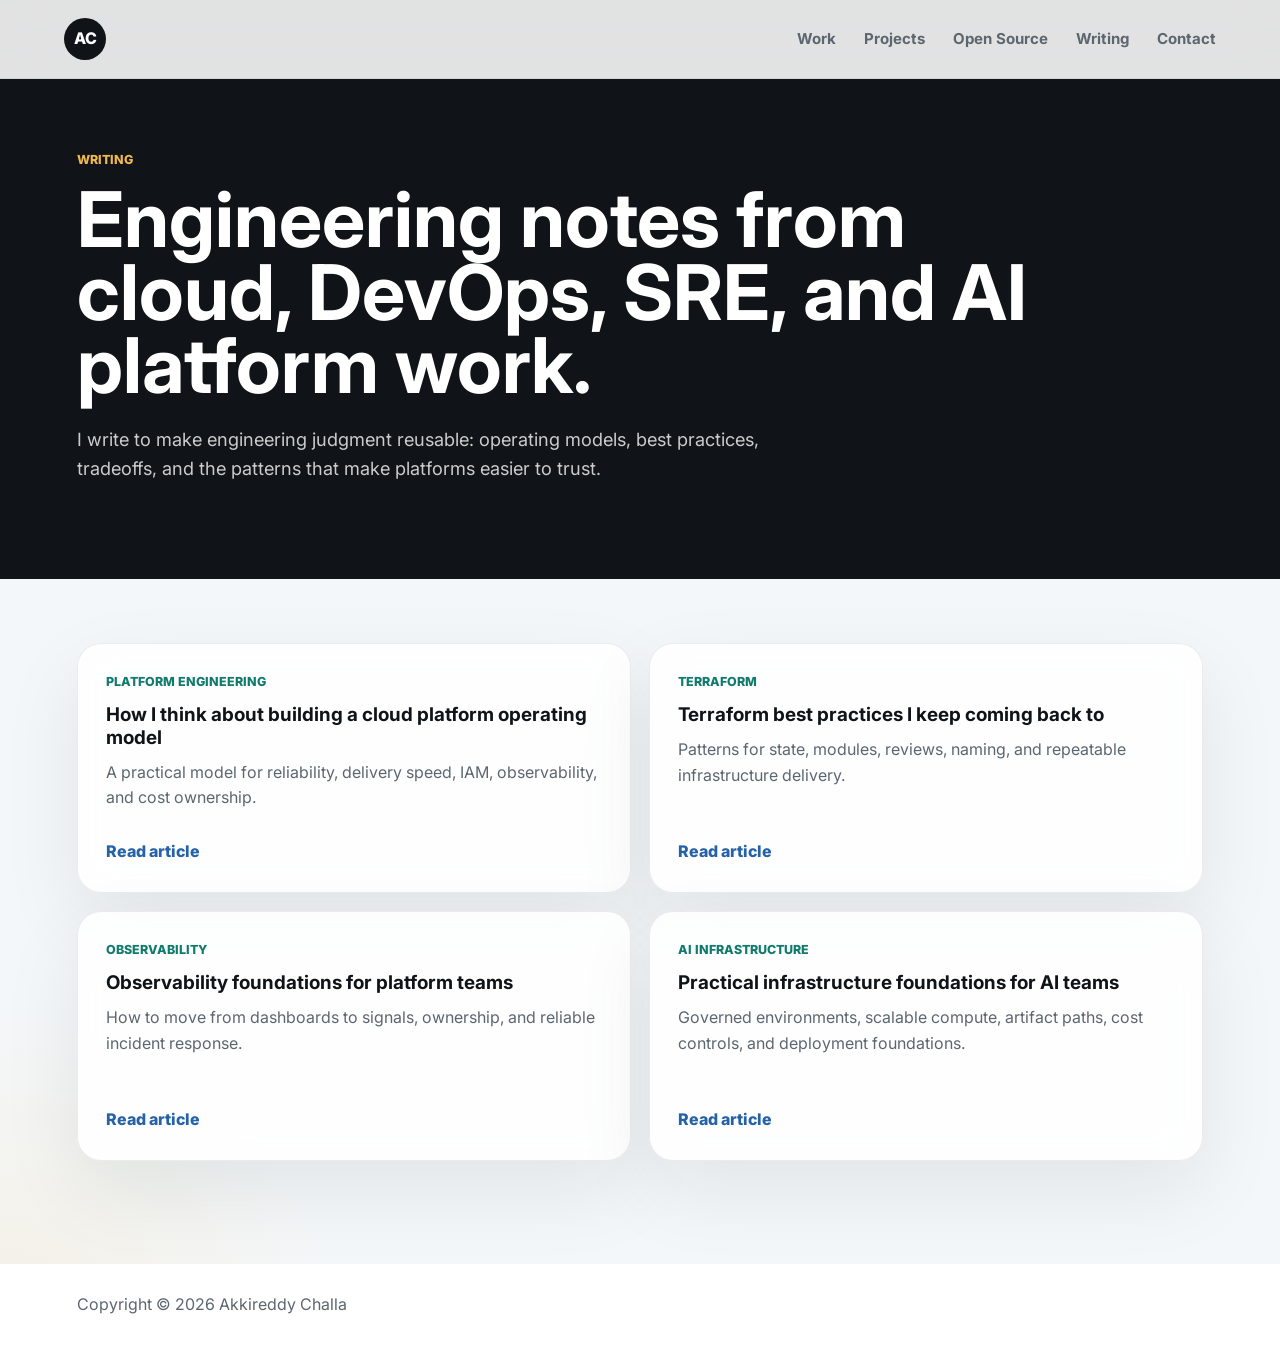
==== blog.html @ 067abd65 "SEO: add structured data, social meta, and analytics placeholder" ====
<!DOCTYPE html>
<html lang="en">

<head>
    <meta charset="utf-8">
    <meta http-equiv="X-UA-Compatible" content="IE=edge">
    <meta name="viewport" content="width=device-width, initial-scale=1">
    <meta name="theme-color" content="#0f7b6c">
    <meta name="description"
        content="Engineering writing from Akkireddy Challa on platform engineering, Terraform, observability, DevOps, and AI infrastructure.">
    <meta name="author" content="Akkireddy Challa">
    <meta property="og:title" content="Writing | Akkireddy Challa">
    <meta property="og:description"
        content="Practical field notes for cloud platforms, DevOps, SRE, and AI infrastructure.">
    <meta property="og:type" content="website">
    <meta property="og:url" content="https://akkireddy95.github.io/blog.html">
    <title>Writing | Akkireddy Challa</title>
    <link rel="shortcut icon" href="favicon.ico" type="image/x-icon">
    <link rel="icon" href="favicon.ico" type="image/x-icon">
    <link rel="preconnect" href="https://fonts.googleapis.com">
    <link rel="preconnect" href="https://fonts.gstatic.com" crossorigin>
    <link href="https://fonts.googleapis.com/css2?family=Inter:wght@400;500;600;700;800&display=swap" rel="stylesheet">
    <link rel="stylesheet" href="libs/font-awesome/css/font-awesome.min.css">
    <link href="css/styles.css" rel="stylesheet">
    <meta name="twitter:creator" content="@akkireddy95">
    <!-- Structured data: Person + WebSite -->
    <script type="application/ld+json">
        {"@context":"https://schema.org","@graph":[{"@type":"Person","name":"Akkireddy Challa","url":"https://akkireddy95.github.io/","sameAs":["https://github.com/akkireddy95","https://www.linkedin.com/in/akkireddy-challa/"],"jobTitle":"Multi-Cloud Platform Engineer","image":"https://akkireddy95.github.io/images/lead-bg.jpg"},{"@type":"CollectionPage","name":"Writing","url":"https://akkireddy95.github.io/blog.html","about":"Engineering notes on cloud, DevOps, SRE, and AI platforms."}]}
        </script>

    <!-- Google Analytics placeholder (replace G-XXXXXXX with your GA4 ID) -->
    <script async src="https://www.googletagmanager.com/gtag/js?id=G-XXXXXXX"></script>
    <script>
        window.dataLayer = window.dataLayer || [];
        function gtag() { dataLayer.push(arguments); }
        gtag('js', new Date());
        gtag('config', 'G-XXXXXXX', { 'anonymize_ip': true });
    </script>
</head>

<body>
    <a class="skip-link" href="#main-content">Skip to content</a>
    <header class="site-header">
        <a class="brand" href="index.html" aria-label="Akkireddy Challa home">AC</a>
        <nav aria-label="Primary navigation">
            <a href="index.html#work">Work</a>
            <a href="index.html#projects">Projects</a>
            <a href="index.html#open-source">Open Source</a>
            <a href="blog.html">Writing</a>
            <a href="index.html#contact">Contact</a>
        </nav>
    </header>

    <main id="main-content">
        <section class="page-hero">
            <p class="eyebrow">Writing</p>
            <h1>Engineering notes from cloud, DevOps, SRE, and AI platform work.</h1>
            <p>I write to make engineering judgment reusable: operating models, best practices, tradeoffs, and the
                patterns that make platforms easier to trust.</p>
        </section>

        <section class="section writing-section page-section">
            <div class="writing-grid">
                <article class="writing-card">
                    <span>Platform engineering</span>
                    <h3>How I think about building a cloud platform operating model</h3>
                    <p>A practical model for reliability, delivery speed, IAM, observability, and cost ownership.</p>
                    <a href="writing/cloud-platform-operating-model.html">Read article</a>
                </article>
                <article class="writing-card">
                    <span>Terraform</span>
                    <h3>Terraform best practices I keep coming back to</h3>
                    <p>Patterns for state, modules, reviews, naming, and repeatable infrastructure delivery.</p>
                    <a href="writing/terraform-best-practices.html">Read article</a>
                </article>
                <article class="writing-card">
                    <span>Observability</span>
                    <h3>Observability foundations for platform teams</h3>
                    <p>How to move from dashboards to signals, ownership, and reliable incident response.</p>
                    <a href="writing/observability-for-platforms.html">Read article</a>
                </article>
                <article class="writing-card">
                    <span>AI infrastructure</span>
                    <h3>Practical infrastructure foundations for AI teams</h3>
                    <p>Governed environments, scalable compute, artifact paths, cost controls, and deployment
                        foundations.</p>
                    <a href="writing/ai-infrastructure-foundations.html">Read article</a>
                </article>
            </div>
        </section>
    </main>

    <footer class="site-footer">
        <p>Copyright &copy; 2026 Akkireddy Challa</p>
        <div class="social-links">
            <a href="https://github.com/akkireddy95" aria-label="GitHub" target="_blank" rel="noopener noreferrer"><i
                    class="fa fa-github" aria-hidden="true"></i></a>
            <a href="https://www.linkedin.com/in/akkireddy-challa/" aria-label="LinkedIn" target="_blank"
                rel="noopener noreferrer"><i class="fa fa-linkedin" aria-hidden="true"></i></a>
            <a href="mailto:challaakkireddy@gmail.com" aria-label="Email"><i class="fa fa-envelope"
                    aria-hidden="true"></i></a>
        </div>
    </footer>
</body>

</html>
---- css/styles.css ----
* {
    box-sizing: border-box;
}

:root {
    --ink: #101418;
    --muted: #5c6670;
    --line: #d9e1e8;
    --panel: #ffffff;
    --soft: #f4f7f9;
    --accent: #0f7b6c;
    --accent-dark: #075e53;
    --warm: #f0b84f;
    --blue: #2662a8;
}

html[data-theme='dark'] {
    --ink: #eff5fb;
    --muted: #9cb4c8;
    --line: rgba(255, 255, 255, 0.12);
    --panel: rgba(6, 10, 16, 0.92);
    --soft: #06111a;
    --accent: #4ad4b9;
    --accent-dark: #0d6f59;
    --warm: #d9b16a;
    --blue: #79bfff;
}

html {
    scroll-behavior: smooth;
}

body {
    margin: 0;
    font-family: "Inter", Arial, sans-serif;
    color: var(--ink);
    background: radial-gradient(circle at top right, rgba(74, 212, 185, 0.14), transparent 18%),
        radial-gradient(circle at bottom left, rgba(240, 184, 79, 0.12), transparent 18%),
        var(--soft);
    font-size: 16px;
    line-height: 1.6;
}

a {
    color: inherit;
}

.skip-link {
    position: absolute;
    left: 16px;
    top: 16px;
    z-index: 30;
    padding: 0.75rem 1rem;
    background: #0f7b6c;
    color: #fff;
    border-radius: 999px;
    text-decoration: none;
    font-weight: 700;
    transform: translateY(-120%);
    transition: transform 0.2s ease, opacity 0.2s ease;
    opacity: 0;
}

.skip-link:focus {
    transform: translateY(0);
    opacity: 1;
}

.site-header {
    position: fixed;
    top: 0;
    left: 0;
    right: 0;
    z-index: 20;
    display: flex;
    align-items: center;
    justify-content: space-between;
    gap: 24px;
    padding: 18px clamp(18px, 5vw, 72px);
    background: rgba(255, 255, 255, 0.88);
    border-bottom: 1px solid rgba(16, 20, 24, 0.08);
    backdrop-filter: blur(18px);
}

html[data-theme='dark'] .site-header {
    background: rgba(5, 9, 16, 0.78);
    border-color: rgba(255, 255, 255, 0.08);
}

.brand {
    display: inline-grid;
    place-items: center;
    width: 42px;
    height: 42px;
    border-radius: 50%;
    background: var(--ink);
    color: #fff;
    font-weight: 800;
    text-decoration: none;
}

nav {
    display: flex;
    align-items: center;
    gap: clamp(12px, 3vw, 28px);
    color: var(--muted);
    font-size: 0.94rem;
    font-weight: 700;
}

nav a {
    text-decoration: none;
}

.nav-menu {
    display: flex;
    align-items: center;
    gap: clamp(12px, 3vw, 28px);
}

.nav-toggle {
    display: none;
    width: 42px;
    height: 42px;
    border: 1px solid rgba(16, 20, 24, 0.08);
    border-radius: 12px;
    background: rgba(255, 255, 255, 0.92);
    color: var(--ink);
    cursor: pointer;
    align-items: center;
    justify-content: center;
    padding: 0;
    transition: background-color 0.2s ease, border-color 0.2s ease;
}

.nav-toggle span {
    display: block;
    width: 20px;
    height: 2px;
    background: var(--ink);
    border-radius: 999px;
    transition: transform 0.2s ease, opacity 0.2s ease;
}

.theme-toggle {
    display: inline-flex;
    align-items: center;
    gap: 10px;
    padding: 12px 16px;
    border-radius: 999px;
    border: 1px solid rgba(16, 20, 24, 0.08);
    background: rgba(255, 255, 255, 0.92);
    color: var(--ink);
    font-weight: 700;
    cursor: pointer;
    transition: background-color 0.2s ease, color 0.2s ease, border-color 0.2s ease;
}

.theme-toggle:hover {
    background: rgba(255, 255, 255, 1);
}

html[data-theme='dark'] .nav-toggle,
html[data-theme='dark'] .theme-toggle {
    background: rgba(255, 255, 255, 0.08);
    border-color: rgba(255, 255, 255, 0.16);
    color: #fff;
}

.nav-menu.open {
    display: flex;
}

nav a:hover,
.project-card a:hover,
.writing-card a:hover,
.text-link:hover,
.social-links a:hover {
    color: var(--accent);
}

.hero {
    position: relative;
    min-height: 92vh;
    display: grid;
    align-items: end;
    padding: 140px clamp(20px, 6vw, 88px) 72px;
    color: #fff;
    background: radial-gradient(circle at top right, rgba(74, 212, 185, 0.14), transparent 22%),
        radial-gradient(circle at bottom left, rgba(240, 184, 79, 0.12), transparent 18%),
        url("../images/lead-bg.jpg") center / cover no-repeat;
}

.hero-overlay {
    position: absolute;
    inset: 0;
    background: linear-gradient(120deg, rgba(2, 12, 24, 0.82), rgba(2, 12, 24, 0.62) 38%, rgba(8, 13, 18, 0.24));
}

.hero-content {
    position: relative;
    z-index: 1;
    max-width: 860px;
    padding: 32px;
    border-radius: 32px;
    backdrop-filter: blur(20px);
    background: rgba(5, 10, 20, 0.56);
    border: 1px solid rgba(255, 255, 255, 0.08);
}

.eyebrow {
    margin: 0 0 14px;
    color: var(--warm);
    font-size: 0.78rem;
    font-weight: 800;
    letter-spacing: 0;
    text-transform: uppercase;
}

h1,
h2,
h3,
p {
    margin-top: 0;
}

h1 {
    margin-bottom: 18px;
    font-size: clamp(3rem, 8vw, 6.5rem);
    line-height: 0.95;
    letter-spacing: 0;
}

h2 {
    margin-bottom: 18px;
    font-size: clamp(2rem, 4vw, 3.2rem);
    line-height: 1.08;
    letter-spacing: 0;
}

h3 {
    margin-bottom: 10px;
    font-size: 1.18rem;
    line-height: 1.2;
}

.hero-title {
    max-width: 760px;
    margin-bottom: 16px;
    font-size: clamp(1.35rem, 3vw, 2.25rem);
    line-height: 1.2;
    font-weight: 700;
}

.hero-copy {
    max-width: 660px;
    margin-bottom: 28px;
    color: rgba(255, 255, 255, 0.84);
    font-size: 1.08rem;
}

.hero-actions,
.contact-actions {
    display: flex;
    flex-wrap: wrap;
    gap: 12px;
}

.button {
    display: inline-flex;
    align-items: center;
    justify-content: center;
    min-height: 50px;
    padding: 14px 22px;
    border-radius: 14px;
    border: 1px solid transparent;
    font-weight: 800;
    text-decoration: none;
    transition: transform 0.18s ease, background-color 0.18s ease, border-color 0.18s ease, color 0.18s ease, box-shadow 0.18s ease;
}

.button:hover,
.project-card a:hover,
.writing-card a:hover,
.text-link:hover,
.social-links a:hover {
    transform: translateY(-1px);
}

.button.primary {
    background: linear-gradient(135deg, var(--accent), var(--accent-dark));
    color: #fff;
    box-shadow: 0 20px 45px rgba(15, 123, 108, 0.24);
}

.button.primary:hover {
    background: linear-gradient(135deg, var(--accent-dark), var(--accent));
}

.button.secondary {
    border-color: rgba(255, 255, 255, 0.16);
    color: #fff;
    background: rgba(255, 255, 255, 0.08);
}

.contact-section .button.secondary {
    border-color: rgba(255, 255, 255, 0.24);
}

.metrics {
    display: grid;
    grid-template-columns: repeat(4, 1fr);
    gap: 18px;
    background: transparent;
    color: #fff;
    padding: 24px clamp(20px, 6vw, 88px);
}

.metrics div {
    min-height: 140px;
    padding: 28px;
    border-radius: 24px;
    border: 1px solid rgba(255, 255, 255, 0.08);
    background: rgba(255, 255, 255, 0.06);
    box-shadow: 0 28px 72px rgba(0, 0, 0, 0.16);
}

.metrics strong {
    display: block;
    font-size: 2.1rem;
    line-height: 1;
}

.metrics span {
    display: block;
    margin-top: 10px;
    color: rgba(255, 255, 255, 0.72);
    font-weight: 700;
}

.section {
    padding: clamp(64px, 8vw, 112px) clamp(20px, 6vw, 88px);
}

.two-column {
    display: grid;
    grid-template-columns: minmax(240px, 0.85fr) minmax(300px, 1.15fr);
    gap: clamp(32px, 6vw, 96px);
    background: #fff;
}

.section-copy {
    color: var(--muted);
    font-size: 1.05rem;
}

.section-heading {
    max-width: 780px;
    margin-bottom: 34px;
}

.timeline-section {
    background: #eef3f5;
}

.timeline {
    display: grid;
    grid-template-columns: repeat(3, 1fr);
    gap: 18px;
}

.timeline article,
.project-card,
.writing-card,
.oss-grid>article,
.skill-groups>div {
    background: rgba(255, 255, 255, 0.88);
    border: 1px solid rgba(16, 20, 24, 0.08);
    border-radius: 24px;
    box-shadow: 0 30px 80px rgba(16, 20, 24, 0.08);
    backdrop-filter: blur(18px);
}

html[data-theme='dark'] .timeline article,
html[data-theme='dark'] .project-card,
html[data-theme='dark'] .writing-card,
html[data-theme='dark'] .oss-grid>article,
html[data-theme='dark'] .skill-groups>div {
    background: rgba(10, 16, 26, 0.82);
    border-color: rgba(255, 255, 255, 0.08);
    box-shadow: 0 30px 80px rgba(0, 0, 0, 0.24);
}

.timeline article,
.project-card,
.writing-card {
    padding: 28px;
}

.timeline span,
.project-card span,
.writing-card span {
    display: block;
    margin-bottom: 12px;
    color: var(--accent);
    font-size: 0.78rem;
    font-weight: 800;
    text-transform: uppercase;
}

.timeline p,
.project-card p,
.writing-card p,
.oss-grid p {
    margin-bottom: 0;
    color: var(--muted);
}

.projects-section,
.writing-section,
.oss-section,
.skills-section {
    background: transparent;
}

.project-grid,
.writing-grid,
.oss-grid,
.skill-groups {
    display: grid;
    grid-template-columns: repeat(2, 1fr);
    gap: 18px;
}

.project-card,
.writing-card {
    min-height: 250px;
    display: flex;
    flex-direction: column;
}

.project-card a,
.writing-card a {
    margin-top: auto;
    padding-top: 22px;
    color: var(--blue);
    font-weight: 800;
    text-decoration: none;
}

.oss-section {
    background: transparent;
}

.oss-grid {
    display: grid;
    grid-template-columns: repeat(4, 1fr);
    gap: 18px;
}

.oss-grid>article {
    padding: 28px;
}

.oss-grid strong {
    display: block;
    margin-bottom: 14px;
    color: var(--blue);
    font-size: 2.2rem;
    line-height: 1;
}

.writing-section {
    background: transparent;
}

.writing-grid {
    display: grid;
    grid-template-columns: repeat(2, 1fr);
    gap: 18px;
}

.skills-section {
    background: transparent;
}

.text-link {
    display: inline-flex;
    margin-top: 24px;
    color: var(--blue);
    font-weight: 800;
    text-decoration: none;
}

.page-hero {
    padding: 150px clamp(20px, 6vw, 88px) 78px;
    background: var(--ink);
    color: #fff;
}

.page-hero h1 {
    max-width: 960px;
    margin-bottom: 22px;
    font-size: clamp(2.6rem, 6vw, 5.4rem);
}

.page-hero p:not(.eyebrow) {
    max-width: 760px;
    color: rgba(255, 255, 255, 0.78);
    font-size: 1.14rem;
}

.page-section {
    padding-top: 64px;
}

.article {
    max-width: 860px;
    margin: 0 auto;
    padding: 140px 20px 88px;
    background: #fff;
}

.article h1 {
    margin-bottom: 18px;
    font-size: clamp(2.4rem, 5vw, 4.8rem);
}

.article h2 {
    margin-top: 42px;
    font-size: clamp(1.55rem, 3vw, 2.25rem);
}

.article p {
    color: var(--muted);
    font-size: 1.08rem;
}

.article .article-meta {
    margin-bottom: 34px;
    color: var(--accent);
    font-weight: 800;
}

.skills-section {
    background: #f6f3ec;
}

.skill-groups {
    display: grid;
    grid-template-columns: repeat(3, 1fr);
    gap: 18px;
}

.skill-groups>div {
    padding: 24px;
}

.skill-groups ul {
    margin: 0;
    padding: 0;
    list-style: none;
    color: var(--muted);
}

.skill-groups li+li {
    margin-top: 8px;
}

.contact-section {
    display: grid;
    grid-template-columns: 1fr auto;
    gap: 28px;
    align-items: center;
    padding: clamp(54px, 7vw, 88px) clamp(20px, 6vw, 88px);
    background: var(--ink);
    color: #fff;
}

.contact-section p:not(.eyebrow) {
    max-width: 680px;
    margin-bottom: 0;
    color: rgba(255, 255, 255, 0.76);
}

.site-footer {
    display: flex;
    align-items: center;
    justify-content: space-between;
    gap: 20px;
    padding: 28px clamp(20px, 6vw, 88px);
    background: #fff;
    color: var(--muted);
}

.site-footer p {
    margin: 0;
}

.social-links {
    display: flex;
    gap: 14px;
    font-size: 1.2rem;
}

.social-links a {
    color: var(--muted);
}

@media (max-width: 900px) {

    .nav-toggle {
        display: flex;
    }

    .nav-menu {
        display: none;
        position: absolute;
        top: 100%;
        right: 16px;
        left: 16px;
        flex-direction: column;
        padding: 18px;
        background: rgba(255, 255, 255, 0.96);
        border: 1px solid rgba(16, 20, 24, 0.08);
        border-radius: 18px;
        box-shadow: 0 20px 48px rgba(16, 20, 24, 0.12);
    }

    .nav-menu.open {
        display: flex;
    }

    .nav-menu a {
        padding: 12px 0;
    }

    .theme-toggle {
        display: none;
    }

    .metrics,
    .timeline,
    .project-grid,
    .writing-grid,
    .oss-grid,
    .skill-groups,
    .two-column,
    .contact-section {
        grid-template-columns: 1fr;
    }

    .metrics {
        grid-template-columns: repeat(2, 1fr);
    }

    .contact-actions {
        justify-content: flex-start;
    }
}

@media (max-width: 640px) {
    .site-header {
        align-items: flex-start;
        padding: 12px 16px;
    }

    .nav-menu {
        display: none;
        flex-wrap: wrap;
        justify-content: flex-end;
        gap: 8px 14px;
        max-width: 300px;
        font-size: 0.82rem;
    }

    .hero {
        min-height: 92vh;
        padding: 120px 18px 48px;
    }

    .hero-overlay {
        background: rgba(8, 13, 18, 0.76);
    }

    .metrics {
        grid-template-columns: 1fr;
    }

    .metrics div {
        min-height: 100px;
        border-right: 0;
        border-bottom: 1px solid rgba(255, 255, 255, 0.12);
    }

    .section,
    .contact-section,
    .page-hero {
        padding-left: 18px;
        padding-right: 18px;
    }

    .page-hero {
        padding-top: 132px;
    }

    .article {
        padding-top: 124px;
    }

    .site-footer {
        flex-direction: column;
        align-items: flex-start;
    }
}
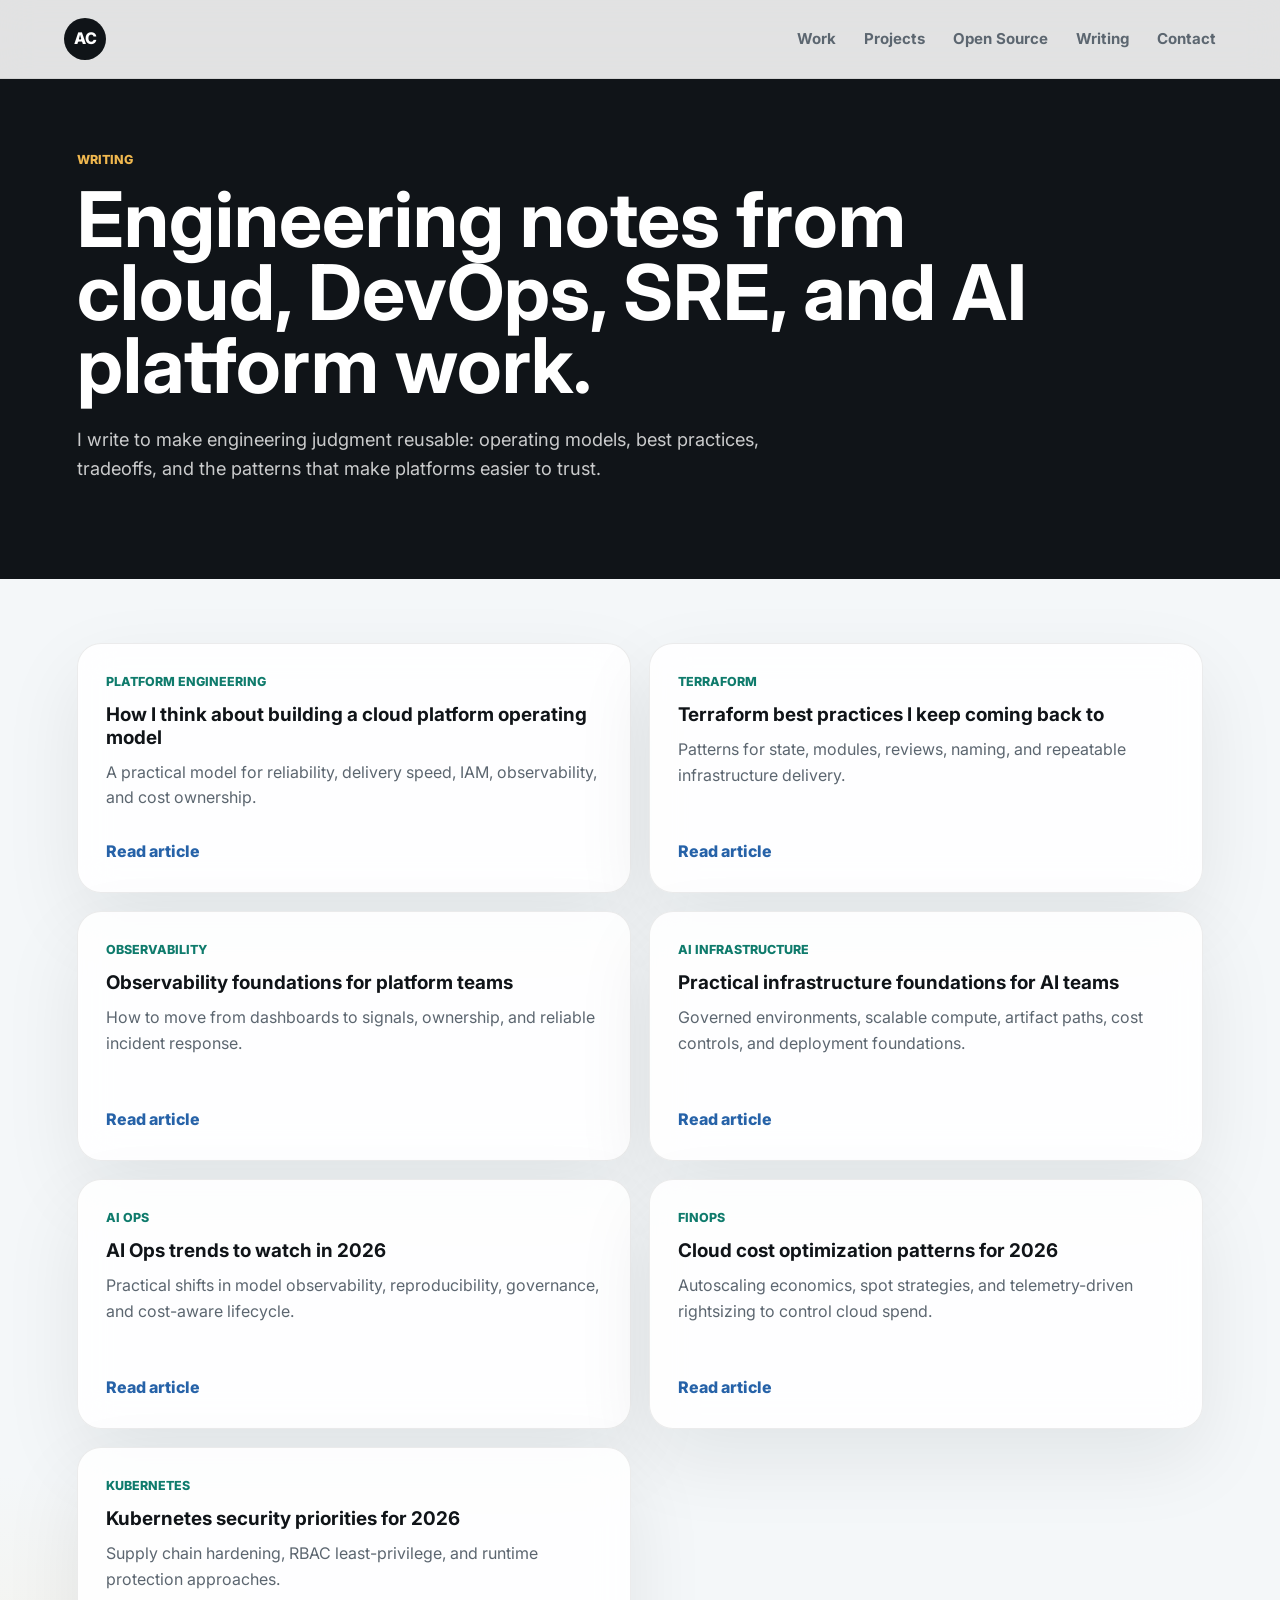
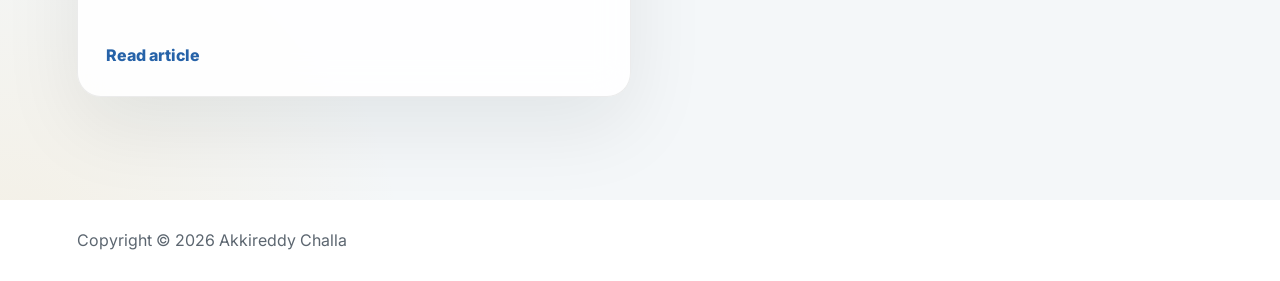
==== commit c7d3a4f6: "Add trending articles: AI Ops, Cloud Cost Optimization, Kubernetes Security; update blog and feed" ====
--- a/blog.html
+++ b/blog.html
@@ -86,6 +86,26 @@
                         foundations.</p>
                     <a href="writing/ai-infrastructure-foundations.html">Read article</a>
                 </article>
+                <article class="writing-card">
+                    <span>AI Ops</span>
+                    <h3>AI Ops trends to watch in 2026</h3>
+                    <p>Practical shifts in model observability, reproducibility, governance, and cost-aware lifecycle.
+                    </p>
+                    <a href="writing/trending-ai-ops-2026.html">Read article</a>
+                </article>
+                <article class="writing-card">
+                    <span>FinOps</span>
+                    <h3>Cloud cost optimization patterns for 2026</h3>
+                    <p>Autoscaling economics, spot strategies, and telemetry-driven rightsizing to control cloud spend.
+                    </p>
+                    <a href="writing/cloud-cost-optimization-2026.html">Read article</a>
+                </article>
+                <article class="writing-card">
+                    <span>Kubernetes</span>
+                    <h3>Kubernetes security priorities for 2026</h3>
+                    <p>Supply chain hardening, RBAC least-privilege, and runtime protection approaches.</p>
+                    <a href="writing/k8s-security-2026.html">Read article</a>
+                </article>
             </div>
         </section>
     </main>
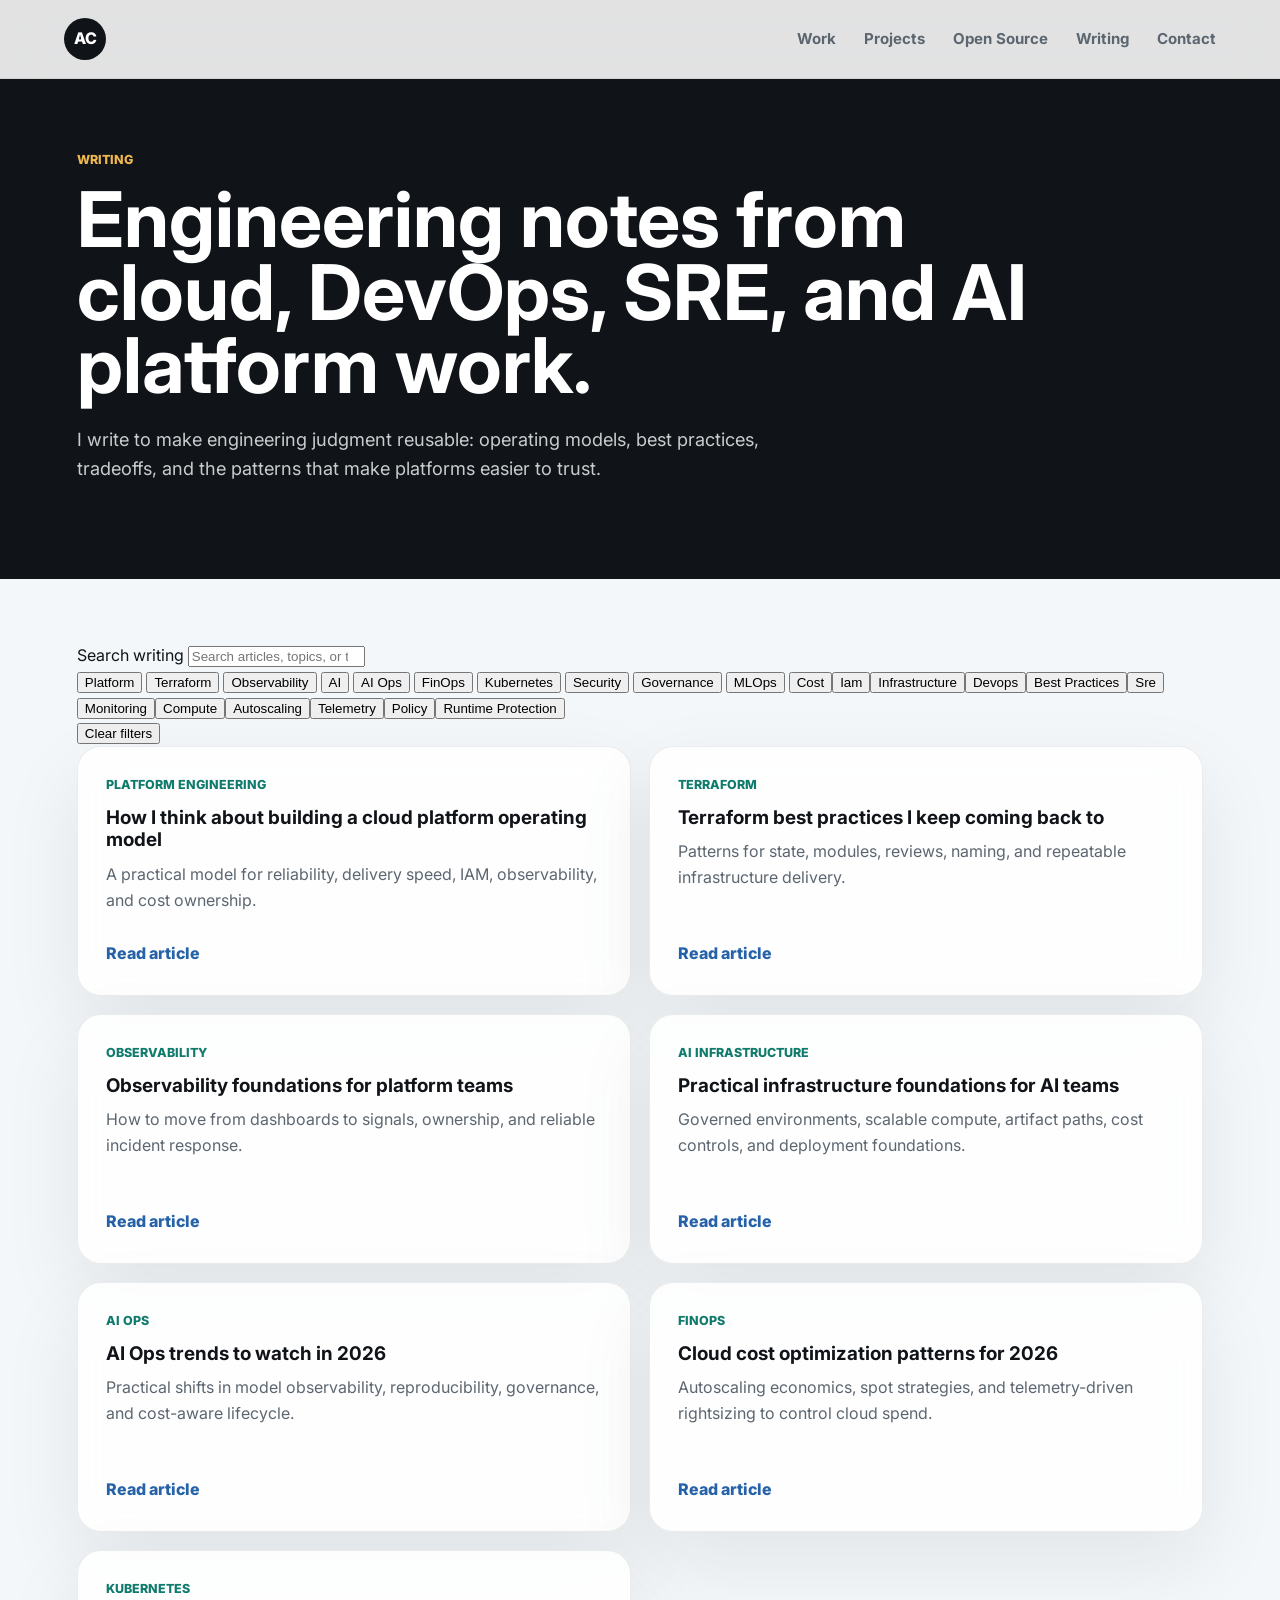
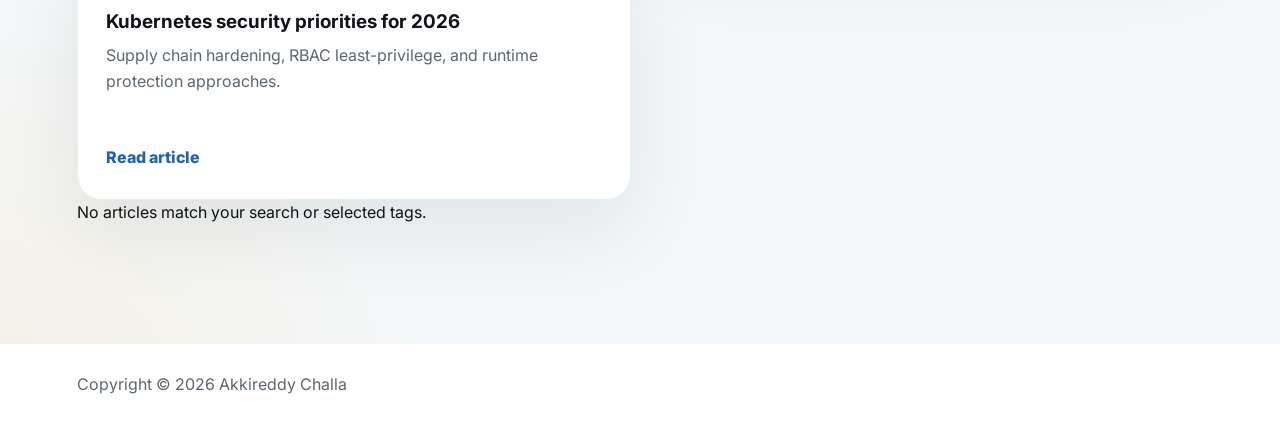
==== commit 15254cd1: "Enhance writing section: add aria-live attribute for accessibility and implement dynamic tag filters" ====
--- a/blog.html
+++ b/blog.html
@@ -28,14 +28,8 @@
         {"@context":"https://schema.org","@graph":[{"@type":"Person","name":"Akkireddy Challa","url":"https://akkireddy95.github.io/","sameAs":["https://github.com/akkireddy95","https://www.linkedin.com/in/akkireddy-challa/"],"jobTitle":"Multi-Cloud Platform Engineer","image":"https://akkireddy95.github.io/images/lead-bg.jpg"},{"@type":"CollectionPage","name":"Writing","url":"https://akkireddy95.github.io/blog.html","about":"Engineering notes on cloud, DevOps, SRE, and AI platforms."}]}
         </script>
 
-    <!-- Google Analytics placeholder (replace G-XXXXXXX with your GA4 ID) -->
-    <script async src="https://www.googletagmanager.com/gtag/js?id=G-XXXXXXX"></script>
-    <script>
-        window.dataLayer = window.dataLayer || [];
-        function gtag() { dataLayer.push(arguments); }
-        gtag('js', new Date());
-        gtag('config', 'G-XXXXXXX', { 'anonymize_ip': true });
-    </script>
+    <!-- Plausible analytics (privacy-friendly) -->
+    <script async defer data-domain="akkireddy95.github.io" src="https://plausible.io/js/plausible.js"></script>
 </head>
 
 <body>
@@ -60,53 +54,73 @@
         </section>
 
         <section class="section writing-section page-section">
+            <div class="writing-search">
+                <label for="write-search" class="search-label">Search writing</label>
+                <input id="write-search" class="search-input" type="search"
+                    placeholder="Search articles, topics, or tags" aria-label="Search writing articles">
+                <div class="tag-filters" aria-label="Tag filters" role="group">
+                    <button type="button" class="tag-pill" data-tag="platform engineering">Platform</button>
+                    <button type="button" class="tag-pill" data-tag="terraform">Terraform</button>
+                    <button type="button" class="tag-pill" data-tag="observability">Observability</button>
+                    <button type="button" class="tag-pill" data-tag="ai infrastructure">AI</button>
+                    <button type="button" class="tag-pill" data-tag="ai ops">AI Ops</button>
+                    <button type="button" class="tag-pill" data-tag="finops">FinOps</button>
+                    <button type="button" class="tag-pill" data-tag="kubernetes">Kubernetes</button>
+                    <button type="button" class="tag-pill" data-tag="security">Security</button>
+                    <button type="button" class="tag-pill" data-tag="governance">Governance</button>
+                    <button type="button" class="tag-pill" data-tag="mlops">MLOps</button>
+                </div>
+                <button type="button" id="clear-filters" class="clear-filters"
+                    aria-label="Clear selected tags and search">Clear filters</button>
+            </div>
             <div class="writing-grid">
-                <article class="writing-card">
+                <article class="writing-card" data-tags="platform engineering,observability,cost,iam">
                     <span>Platform engineering</span>
                     <h3>How I think about building a cloud platform operating model</h3>
                     <p>A practical model for reliability, delivery speed, IAM, observability, and cost ownership.</p>
                     <a href="writing/cloud-platform-operating-model.html">Read article</a>
                 </article>
-                <article class="writing-card">
+                <article class="writing-card" data-tags="terraform,infrastructure,devops,best practices">
                     <span>Terraform</span>
                     <h3>Terraform best practices I keep coming back to</h3>
                     <p>Patterns for state, modules, reviews, naming, and repeatable infrastructure delivery.</p>
                     <a href="writing/terraform-best-practices.html">Read article</a>
                 </article>
-                <article class="writing-card">
+                <article class="writing-card" data-tags="observability,platform engineering,sre,monitoring">
                     <span>Observability</span>
                     <h3>Observability foundations for platform teams</h3>
                     <p>How to move from dashboards to signals, ownership, and reliable incident response.</p>
                     <a href="writing/observability-for-platforms.html">Read article</a>
                 </article>
-                <article class="writing-card">
+                <article class="writing-card" data-tags="ai infrastructure,mlops,governance,compute">
                     <span>AI infrastructure</span>
                     <h3>Practical infrastructure foundations for AI teams</h3>
                     <p>Governed environments, scalable compute, artifact paths, cost controls, and deployment
                         foundations.</p>
                     <a href="writing/ai-infrastructure-foundations.html">Read article</a>
                 </article>
-                <article class="writing-card">
+                <article class="writing-card" data-tags="ai ops,mlops,observability,governance,cost">
                     <span>AI Ops</span>
                     <h3>AI Ops trends to watch in 2026</h3>
                     <p>Practical shifts in model observability, reproducibility, governance, and cost-aware lifecycle.
                     </p>
                     <a href="writing/trending-ai-ops-2026.html">Read article</a>
                 </article>
-                <article class="writing-card">
+                <article class="writing-card" data-tags="finops,cost,autoscaling,telemetry">
                     <span>FinOps</span>
                     <h3>Cloud cost optimization patterns for 2026</h3>
                     <p>Autoscaling economics, spot strategies, and telemetry-driven rightsizing to control cloud spend.
                     </p>
                     <a href="writing/cloud-cost-optimization-2026.html">Read article</a>
                 </article>
-                <article class="writing-card">
+                <article class="writing-card" data-tags="kubernetes,security,policy,runtime protection">
                     <span>Kubernetes</span>
                     <h3>Kubernetes security priorities for 2026</h3>
                     <p>Supply chain hardening, RBAC least-privilege, and runtime protection approaches.</p>
                     <a href="writing/k8s-security-2026.html">Read article</a>
                 </article>
             </div>
+            <p class="no-results hidden" aria-live="polite">No articles match your search or selected tags.</p>
         </section>
     </main>
 
@@ -121,6 +135,122 @@
                     aria-hidden="true"></i></a>
         </div>
     </footer>
+    <script>
+        (function () {
+            const searchInput = document.getElementById('write-search');
+            const tagFilters = document.querySelector('.tag-filters');
+            const tagButtons = Array.from(document.querySelectorAll('.tag-pill'));
+            const cards = Array.from(document.querySelectorAll('.writing-card'));
+            const noResults = document.querySelector('.no-results');
+
+            const normalize = value => (value || '').toLowerCase();
+            const getQueryParam = name => new URLSearchParams(window.location.search).get(name);
+
+            const selectedTags = new Set();
+            const updateUrl = () => {
+                const params = new URLSearchParams(window.location.search);
+                if (selectedTags.size) {
+                    params.set('tag', Array.from(selectedTags).join(','));
+                } else {
+                    params.delete('tag');
+                }
+                if (searchInput.value.trim()) {
+                    params.set('q', searchInput.value.trim());
+                } else {
+                    params.delete('q');
+                }
+                history.replaceState(null, '', `${window.location.pathname}${params.toString() ? '?' + params.toString() : ''}`);
+            };
+
+            const filterCards = () => {
+                const query = normalize(searchInput.value);
+                let visible = 0;
+
+                cards.forEach(card => {
+                    const title = normalize(card.querySelector('h3').textContent);
+                    const desc = normalize(card.querySelector('p').textContent);
+                    const tags = normalize(card.dataset.tags);
+                    const queryMatch = !query || title.includes(query) || desc.includes(query) || tags.includes(query);
+                    const tagMatch = selectedTags.size === 0 || Array.from(selectedTags).some(tag => tags.includes(tag));
+                    const show = queryMatch && tagMatch;
+                    card.style.display = show ? 'flex' : 'none';
+                    if (show) visible += 1;
+                });
+
+                noResults.classList.toggle('hidden', visible > 0);
+            };
+
+            const toggleTag = button => {
+                const tag = button.dataset.tag;
+                if (selectedTags.has(tag)) {
+                    selectedTags.delete(tag);
+                    button.classList.remove('active');
+                } else {
+                    selectedTags.add(tag);
+                    button.classList.add('active');
+                }
+                updateUrl();
+                filterCards();
+            };
+
+            const existingTags = new Set(tagButtons.map(btn => btn.dataset.tag.toLowerCase()));
+            const allTags = new Set();
+            cards.forEach(card => {
+                card.dataset.tags.split(',').map(t => t.trim().toLowerCase()).filter(Boolean).forEach(tag => allTags.add(tag));
+            });
+
+            allTags.forEach(tag => {
+                if (!existingTags.has(tag)) {
+                    const button = document.createElement('button');
+                    button.type = 'button';
+                    button.className = 'tag-pill';
+                    button.dataset.tag = tag;
+                    button.textContent = tag
+                        .split(' ')
+                        .map(word => word.charAt(0).toUpperCase() + word.slice(1))
+                        .join(' ');
+                    tagFilters.appendChild(button);
+                    button.addEventListener('click', () => toggleTag(button));
+                    tagButtons.push(button);
+                }
+            });
+
+            tagButtons.forEach(button => {
+                button.addEventListener('click', () => toggleTag(button));
+            });
+
+            const initialTag = getQueryParam('tag');
+            const initialQuery = getQueryParam('q');
+            if (initialQuery) {
+                searchInput.value = initialQuery;
+            }
+            if (initialTag) {
+                initialTag.split(',').map(t => t.trim().toLowerCase()).forEach(tag => {
+                    const button = tagButtons.find(btn => btn.dataset.tag === tag);
+                    if (button) {
+                        selectedTags.add(tag);
+                        button.classList.add('active');
+                    }
+                });
+            }
+
+            searchInput.addEventListener('input', () => {
+                updateUrl();
+                filterCards();
+            });
+
+            const clearFiltersButton = document.getElementById('clear-filters');
+            clearFiltersButton.addEventListener('click', () => {
+                selectedTags.clear();
+                tagButtons.forEach(btn => btn.classList.remove('active'));
+                searchInput.value = '';
+                updateUrl();
+                filterCards();
+            });
+
+            filterCards();
+        })();
+    </script>
 </body>
 
 </html>
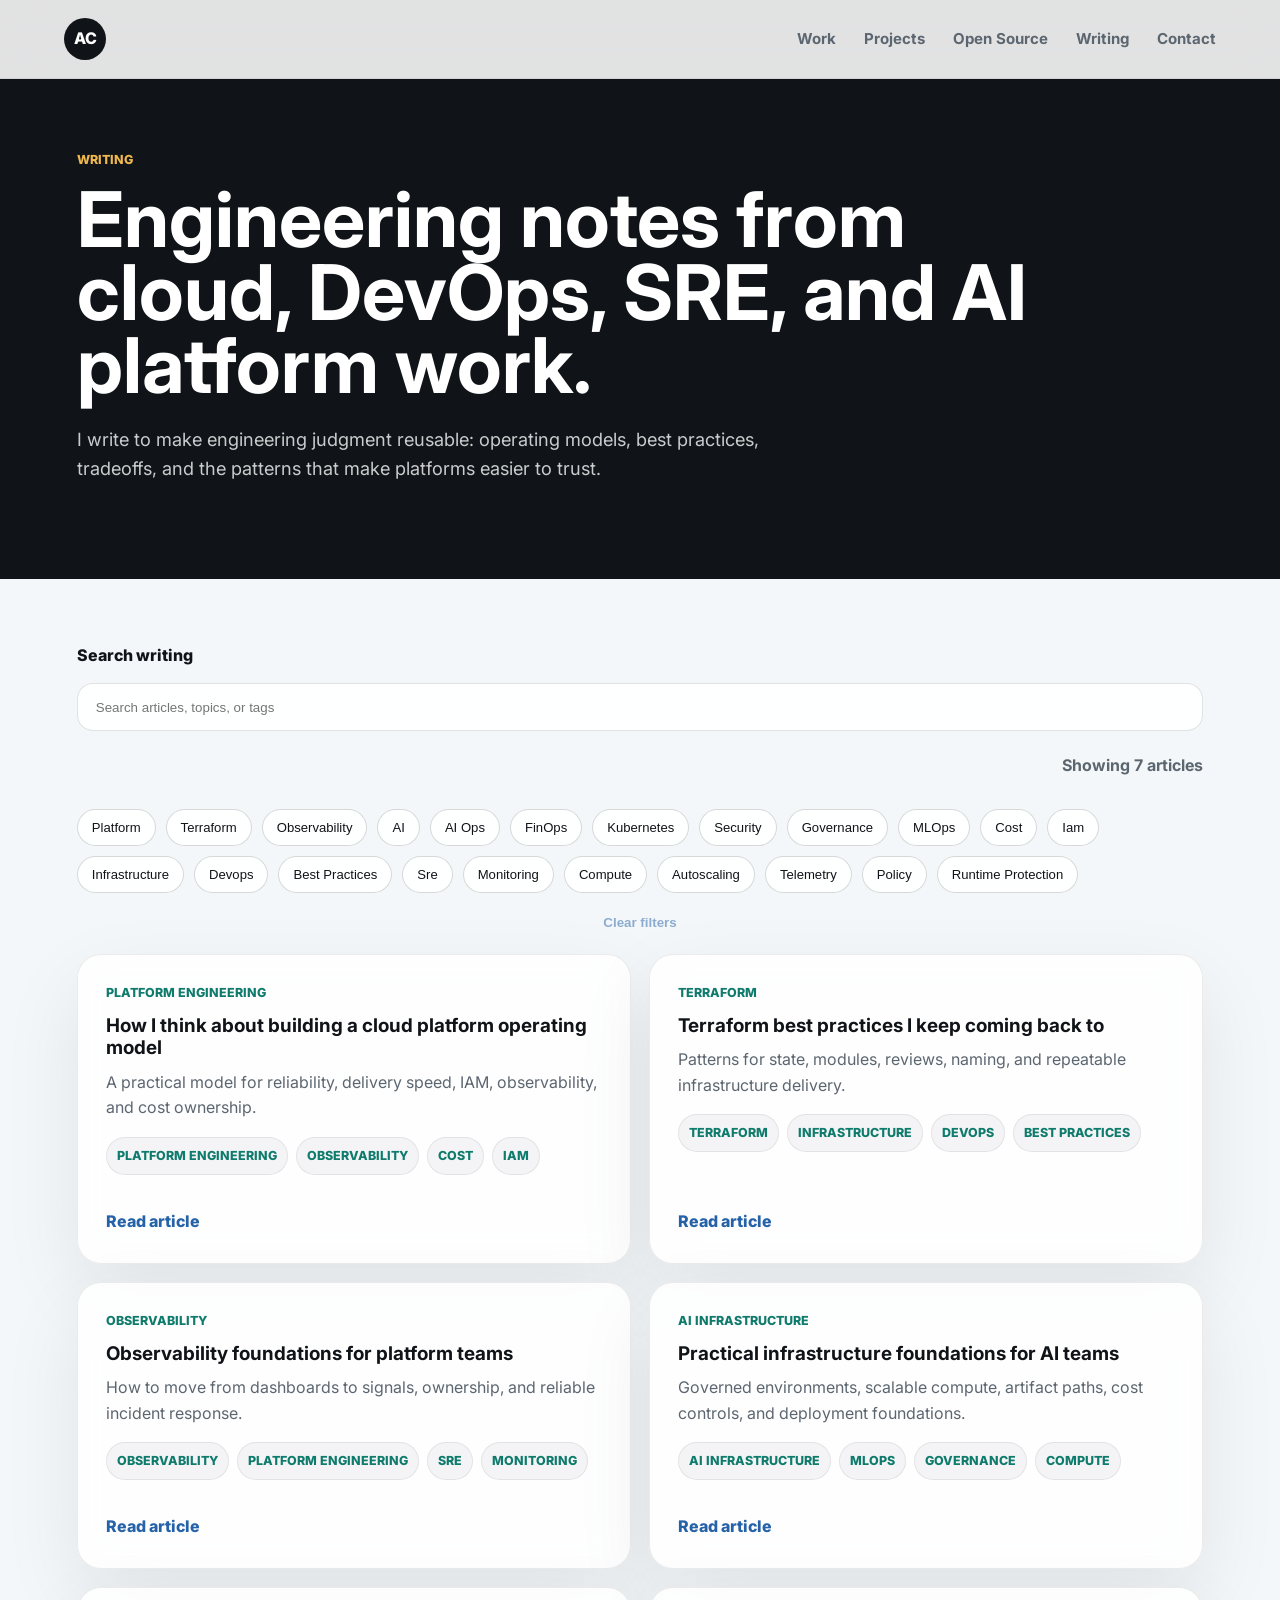
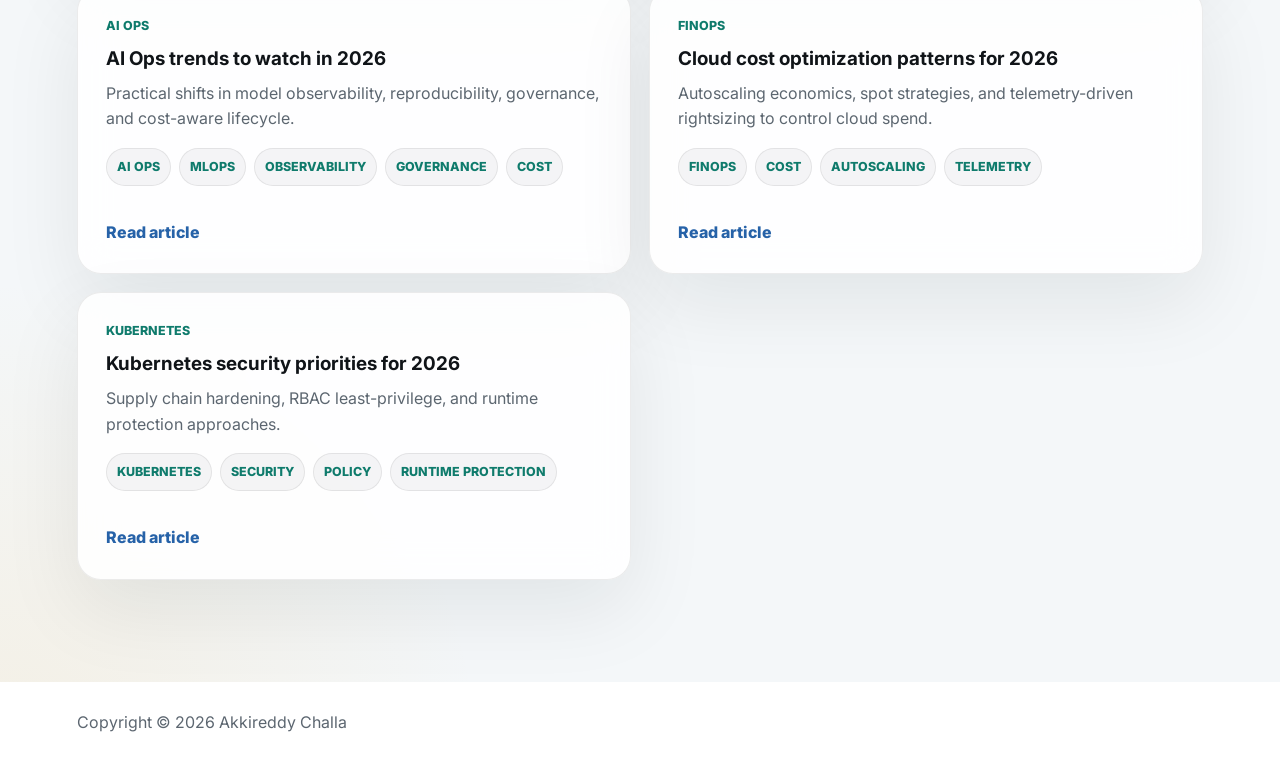
==== commit f55102dd: "Enhance blog layout: add meta tags for social sharing, improve search result display, and style arti" ====
--- a/blog.html
+++ b/blog.html
@@ -14,6 +14,14 @@
         content="Practical field notes for cloud platforms, DevOps, SRE, and AI infrastructure.">
     <meta property="og:type" content="website">
     <meta property="og:url" content="https://akkireddy95.github.io/blog.html">
+    <meta property="og:image" content="https://akkireddy95.github.io/images/lead-bg.jpg">
+    <meta property="og:image:alt" content="Engineering writing from Akkireddy Challa">
+    <link rel="canonical" href="https://akkireddy95.github.io/blog.html">
+    <meta name="twitter:card" content="summary_large_image">
+    <meta name="twitter:title" content="Writing | Akkireddy Challa">
+    <meta name="twitter:description"
+        content="Practical field notes for cloud platforms, DevOps, SRE, and AI infrastructure.">
+    <meta name="twitter:image" content="https://akkireddy95.github.io/images/lead-bg.jpg">
     <title>Writing | Akkireddy Challa</title>
     <link rel="shortcut icon" href="favicon.ico" type="image/x-icon">
     <link rel="icon" href="favicon.ico" type="image/x-icon">
@@ -58,17 +66,24 @@
                 <label for="write-search" class="search-label">Search writing</label>
                 <input id="write-search" class="search-input" type="search"
                     placeholder="Search articles, topics, or tags" aria-label="Search writing articles">
+                <div class="search-meta">
+                    <p class="result-count" aria-live="polite">Showing 7 articles</p>
+                </div>
                 <div class="tag-filters" aria-label="Tag filters" role="group">
-                    <button type="button" class="tag-pill" data-tag="platform engineering">Platform</button>
-                    <button type="button" class="tag-pill" data-tag="terraform">Terraform</button>
-                    <button type="button" class="tag-pill" data-tag="observability">Observability</button>
-                    <button type="button" class="tag-pill" data-tag="ai infrastructure">AI</button>
-                    <button type="button" class="tag-pill" data-tag="ai ops">AI Ops</button>
-                    <button type="button" class="tag-pill" data-tag="finops">FinOps</button>
-                    <button type="button" class="tag-pill" data-tag="kubernetes">Kubernetes</button>
-                    <button type="button" class="tag-pill" data-tag="security">Security</button>
-                    <button type="button" class="tag-pill" data-tag="governance">Governance</button>
-                    <button type="button" class="tag-pill" data-tag="mlops">MLOps</button>
+                    <button type="button" class="tag-pill" data-tag="platform engineering"
+                        aria-pressed="false">Platform</button>
+                    <button type="button" class="tag-pill" data-tag="terraform" aria-pressed="false">Terraform</button>
+                    <button type="button" class="tag-pill" data-tag="observability"
+                        aria-pressed="false">Observability</button>
+                    <button type="button" class="tag-pill" data-tag="ai infrastructure" aria-pressed="false">AI</button>
+                    <button type="button" class="tag-pill" data-tag="ai ops" aria-pressed="false">AI Ops</button>
+                    <button type="button" class="tag-pill" data-tag="finops" aria-pressed="false">FinOps</button>
+                    <button type="button" class="tag-pill" data-tag="kubernetes"
+                        aria-pressed="false">Kubernetes</button>
+                    <button type="button" class="tag-pill" data-tag="security" aria-pressed="false">Security</button>
+                    <button type="button" class="tag-pill" data-tag="governance"
+                        aria-pressed="false">Governance</button>
+                    <button type="button" class="tag-pill" data-tag="mlops" aria-pressed="false">MLOps</button>
                 </div>
                 <button type="button" id="clear-filters" class="clear-filters"
                     aria-label="Clear selected tags and search">Clear filters</button>
@@ -78,18 +93,36 @@
                     <span>Platform engineering</span>
                     <h3>How I think about building a cloud platform operating model</h3>
                     <p>A practical model for reliability, delivery speed, IAM, observability, and cost ownership.</p>
+                    <div class="card-tags">
+                        <span class="card-tag">Platform engineering</span>
+                        <span class="card-tag">Observability</span>
+                        <span class="card-tag">Cost</span>
+                        <span class="card-tag">IAM</span>
+                    </div>
                     <a href="writing/cloud-platform-operating-model.html">Read article</a>
                 </article>
                 <article class="writing-card" data-tags="terraform,infrastructure,devops,best practices">
                     <span>Terraform</span>
                     <h3>Terraform best practices I keep coming back to</h3>
                     <p>Patterns for state, modules, reviews, naming, and repeatable infrastructure delivery.</p>
+                    <div class="card-tags">
+                        <span class="card-tag">Terraform</span>
+                        <span class="card-tag">Infrastructure</span>
+                        <span class="card-tag">DevOps</span>
+                        <span class="card-tag">Best practices</span>
+                    </div>
                     <a href="writing/terraform-best-practices.html">Read article</a>
                 </article>
                 <article class="writing-card" data-tags="observability,platform engineering,sre,monitoring">
                     <span>Observability</span>
                     <h3>Observability foundations for platform teams</h3>
                     <p>How to move from dashboards to signals, ownership, and reliable incident response.</p>
+                    <div class="card-tags">
+                        <span class="card-tag">Observability</span>
+                        <span class="card-tag">Platform engineering</span>
+                        <span class="card-tag">SRE</span>
+                        <span class="card-tag">Monitoring</span>
+                    </div>
                     <a href="writing/observability-for-platforms.html">Read article</a>
                 </article>
                 <article class="writing-card" data-tags="ai infrastructure,mlops,governance,compute">
@@ -97,6 +130,12 @@
                     <h3>Practical infrastructure foundations for AI teams</h3>
                     <p>Governed environments, scalable compute, artifact paths, cost controls, and deployment
                         foundations.</p>
+                    <div class="card-tags">
+                        <span class="card-tag">AI infrastructure</span>
+                        <span class="card-tag">MLOps</span>
+                        <span class="card-tag">Governance</span>
+                        <span class="card-tag">Compute</span>
+                    </div>
                     <a href="writing/ai-infrastructure-foundations.html">Read article</a>
                 </article>
                 <article class="writing-card" data-tags="ai ops,mlops,observability,governance,cost">
@@ -104,6 +143,13 @@
                     <h3>AI Ops trends to watch in 2026</h3>
                     <p>Practical shifts in model observability, reproducibility, governance, and cost-aware lifecycle.
                     </p>
+                    <div class="card-tags">
+                        <span class="card-tag">AI Ops</span>
+                        <span class="card-tag">MLOps</span>
+                        <span class="card-tag">Observability</span>
+                        <span class="card-tag">Governance</span>
+                        <span class="card-tag">Cost</span>
+                    </div>
                     <a href="writing/trending-ai-ops-2026.html">Read article</a>
                 </article>
                 <article class="writing-card" data-tags="finops,cost,autoscaling,telemetry">
@@ -111,12 +157,24 @@
                     <h3>Cloud cost optimization patterns for 2026</h3>
                     <p>Autoscaling economics, spot strategies, and telemetry-driven rightsizing to control cloud spend.
                     </p>
+                    <div class="card-tags">
+                        <span class="card-tag">FinOps</span>
+                        <span class="card-tag">Cost</span>
+                        <span class="card-tag">Autoscaling</span>
+                        <span class="card-tag">Telemetry</span>
+                    </div>
                     <a href="writing/cloud-cost-optimization-2026.html">Read article</a>
                 </article>
                 <article class="writing-card" data-tags="kubernetes,security,policy,runtime protection">
                     <span>Kubernetes</span>
                     <h3>Kubernetes security priorities for 2026</h3>
                     <p>Supply chain hardening, RBAC least-privilege, and runtime protection approaches.</p>
+                    <div class="card-tags">
+                        <span class="card-tag">Kubernetes</span>
+                        <span class="card-tag">Security</span>
+                        <span class="card-tag">Policy</span>
+                        <span class="card-tag">Runtime protection</span>
+                    </div>
                     <a href="writing/k8s-security-2026.html">Read article</a>
                 </article>
             </div>
@@ -177,6 +235,8 @@
                     if (show) visible += 1;
                 });
 
+                const resultCount = document.querySelector('.result-count');
+                resultCount.textContent = visible === 1 ? 'Showing 1 article' : `Showing ${visible} articles`;
                 noResults.classList.toggle('hidden', visible > 0);
             };
 
@@ -185,12 +245,15 @@
                 if (selectedTags.has(tag)) {
                     selectedTags.delete(tag);
                     button.classList.remove('active');
+                    button.setAttribute('aria-pressed', 'false');
                 } else {
                     selectedTags.add(tag);
                     button.classList.add('active');
+                    button.setAttribute('aria-pressed', 'true');
                 }
                 updateUrl();
                 filterCards();
+                updateClearButton();
             };
 
             const existingTags = new Set(tagButtons.map(btn => btn.dataset.tag.toLowerCase()));
@@ -205,12 +268,12 @@
                     button.type = 'button';
                     button.className = 'tag-pill';
                     button.dataset.tag = tag;
+                    button.setAttribute('aria-pressed', 'false');
                     button.textContent = tag
                         .split(' ')
                         .map(word => word.charAt(0).toUpperCase() + word.slice(1))
                         .join(' ');
                     tagFilters.appendChild(button);
-                    button.addEventListener('click', () => toggleTag(button));
                     tagButtons.push(button);
                 }
             });
@@ -230,6 +293,7 @@
                     if (button) {
                         selectedTags.add(tag);
                         button.classList.add('active');
+                        button.setAttribute('aria-pressed', 'true');
                     }
                 });
             }
@@ -237,18 +301,29 @@
             searchInput.addEventListener('input', () => {
                 updateUrl();
                 filterCards();
+                updateClearButton();
             });
 
             const clearFiltersButton = document.getElementById('clear-filters');
+            const updateClearButton = () => {
+                const hasFilters = selectedTags.size > 0 || searchInput.value.trim().length > 0;
+                clearFiltersButton.disabled = !hasFilters;
+            };
+
             clearFiltersButton.addEventListener('click', () => {
                 selectedTags.clear();
-                tagButtons.forEach(btn => btn.classList.remove('active'));
+                tagButtons.forEach(btn => {
+                    btn.classList.remove('active');
+                    btn.setAttribute('aria-pressed', 'false');
+                });
                 searchInput.value = '';
                 updateUrl();
                 filterCards();
+                updateClearButton();
             });
 
             filterCards();
+            updateClearButton();
         })();
     </script>
 </body>
--- a/css/styles.css
+++ b/css/styles.css
@@ -428,7 +428,7 @@
 .oss-grid,
 .skill-groups {
     display: grid;
-    grid-template-columns: repeat(2, 1fr);
+    grid-template-columns: repeat(auto-fit, minmax(280px, 1fr));
     gap: 18px;
 }
 
@@ -478,6 +478,144 @@
     display: grid;
     grid-template-columns: repeat(2, 1fr);
     gap: 18px;
+}
+
+.writing-search {
+    display: grid;
+    gap: 14px;
+    margin-bottom: 24px;
+}
+
+.search-label {
+    font-weight: 800;
+    color: var(--text);
+}
+
+.search-input {
+    width: 100%;
+    min-height: 48px;
+    padding: 14px 18px;
+    border-radius: 16px;
+    border: 1px solid rgba(16, 20, 24, 0.12);
+    background: rgba(255, 255, 255, 0.9);
+    color: var(--text);
+}
+
+html[data-theme='dark'] .search-input {
+    background: rgba(10, 16, 26, 0.88);
+    border-color: rgba(255, 255, 255, 0.12);
+}
+
+.tag-filters {
+    display: flex;
+    flex-wrap: wrap;
+    gap: 10px;
+}
+
+.tag-pill {
+    border: 1px solid rgba(16, 20, 24, 0.16);
+    border-radius: 999px;
+    background: rgba(255, 255, 255, 0.9);
+    color: var(--text);
+    padding: 10px 14px;
+    font-size: 0.82rem;
+    cursor: pointer;
+    transition: transform 0.2s ease, box-shadow 0.2s ease, border-color 0.2s ease;
+}
+
+.tag-pill:hover {
+    transform: translateY(-1px);
+}
+
+.tag-pill.active {
+    background: var(--blue);
+    color: #fff;
+    border-color: var(--blue);
+}
+
+.clear-filters {
+    border: none;
+    background: transparent;
+    color: var(--blue);
+    font-weight: 700;
+    cursor: pointer;
+    padding: 0;
+    margin-top: 8px;
+    text-decoration: underline;
+}
+
+.clear-filters:hover,
+.clear-filters:focus {
+    color: var(--text);
+}
+
+.clear-filters:disabled {
+    opacity: 0.5;
+    cursor: not-allowed;
+    text-decoration: none;
+}
+
+.search-meta {
+    display: flex;
+    justify-content: flex-end;
+    margin-top: 8px;
+}
+
+.result-count {
+    color: var(--muted);
+    font-weight: 700;
+}
+
+.card-tags {
+    display: flex;
+    flex-wrap: wrap;
+    gap: 8px;
+    margin: 16px 0 0;
+}
+
+.card-tag {
+    display: inline-flex;
+    border-radius: 999px;
+    background: rgba(16, 20, 24, 0.04);
+    border: 1px solid rgba(16, 20, 24, 0.08);
+    color: var(--text);
+    padding: 8px 10px;
+    font-size: 0.78rem;
+    text-transform: none;
+}
+
+.article-tags {
+    display: flex;
+    flex-wrap: wrap;
+    gap: 10px;
+    margin: 16px 0;
+}
+
+.tag-link {
+    border: 1px solid rgba(16, 20, 24, 0.16);
+    background: rgba(255, 255, 255, 0.9);
+    border-radius: 999px;
+    color: var(--text);
+    padding: 8px 12px;
+    font-size: 0.9rem;
+    text-decoration: none;
+    transition: transform 0.2s ease, border-color 0.2s ease;
+}
+
+.tag-link:hover,
+.tag-link:focus {
+    transform: translateY(-1px);
+    border-color: var(--blue);
+}
+
+.no-results {
+    margin-top: 18px;
+    color: var(--muted);
+    font-style: italic;
+}
+
+.hidden {
+    display: none !important;
 }
 
 .skills-section {
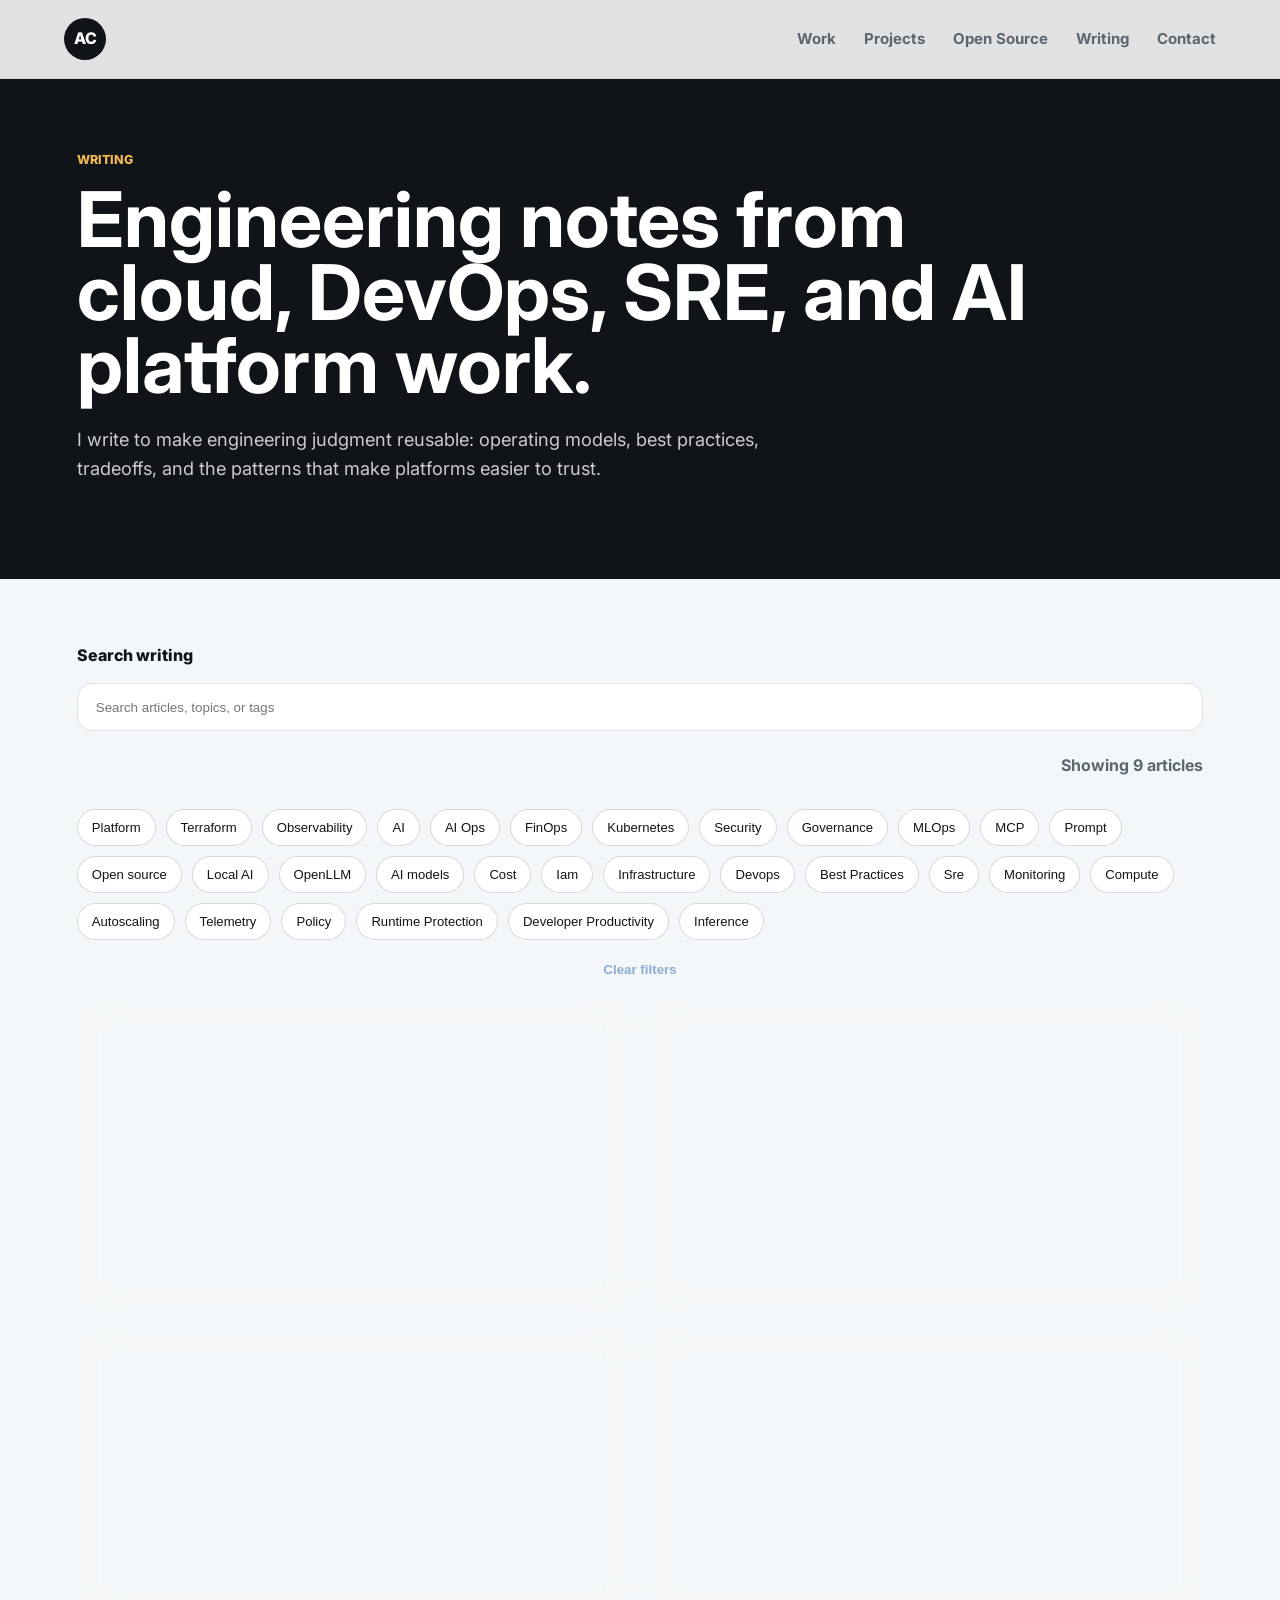
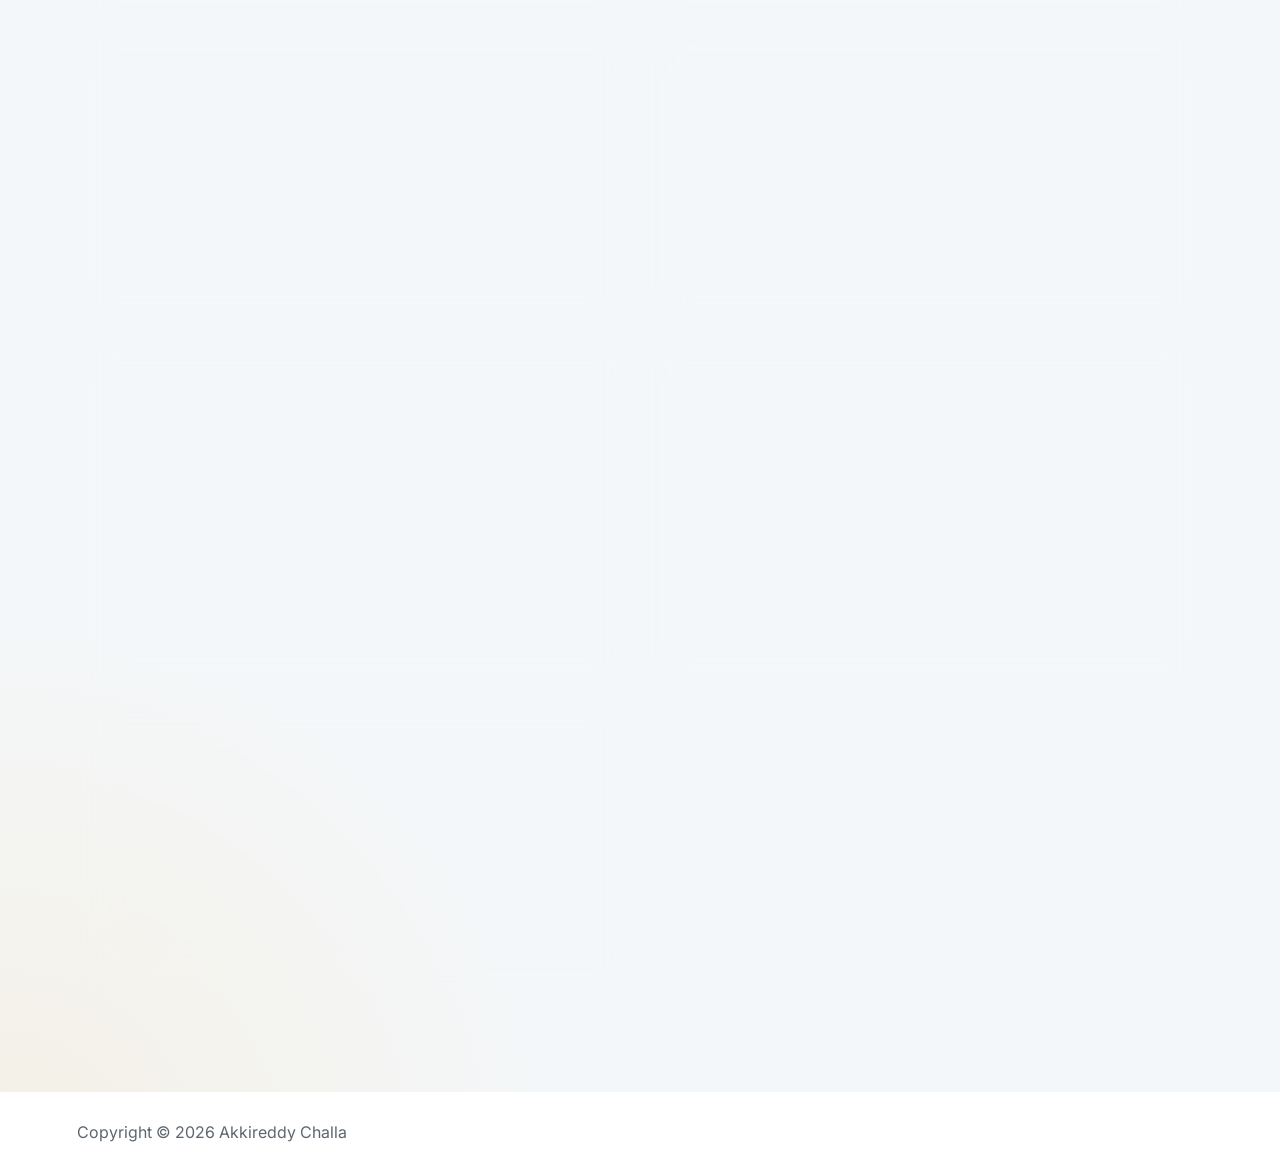
==== commit 2333643d: "Enhance writing section: update article counts, add new articles on MCP skills and running AI models" ====
--- a/blog.html
+++ b/blog.html
@@ -67,7 +67,7 @@
                 <input id="write-search" class="search-input" type="search"
                     placeholder="Search articles, topics, or tags" aria-label="Search writing articles">
                 <div class="search-meta">
-                    <p class="result-count" aria-live="polite">Showing 7 articles</p>
+                    <p class="result-count" aria-live="polite">Showing 9 articles</p>
                 </div>
                 <div class="tag-filters" aria-label="Tag filters" role="group">
                     <button type="button" class="tag-pill" data-tag="platform engineering"
@@ -84,6 +84,14 @@
                     <button type="button" class="tag-pill" data-tag="governance"
                         aria-pressed="false">Governance</button>
                     <button type="button" class="tag-pill" data-tag="mlops" aria-pressed="false">MLOps</button>
+                    <button type="button" class="tag-pill" data-tag="mcp" aria-pressed="false">MCP</button>
+                    <button type="button" class="tag-pill" data-tag="prompt engineering"
+                        aria-pressed="false">Prompt</button>
+                    <button type="button" class="tag-pill" data-tag="open source" aria-pressed="false">Open
+                        source</button>
+                    <button type="button" class="tag-pill" data-tag="local ai" aria-pressed="false">Local AI</button>
+                    <button type="button" class="tag-pill" data-tag="openllm" aria-pressed="false">OpenLLM</button>
+                    <button type="button" class="tag-pill" data-tag="ai models" aria-pressed="false">AI models</button>
                 </div>
                 <button type="button" id="clear-filters" class="clear-filters"
                     aria-label="Clear selected tags and search">Clear filters</button>
@@ -176,6 +184,31 @@
                         <span class="card-tag">Runtime protection</span>
                     </div>
                     <a href="writing/k8s-security-2026.html">Read article</a>
+                </article>
+                <article class="writing-card"
+                    data-tags="mcp,ai infrastructure,developer productivity,prompt engineering">
+                    <span>MCP Skills</span>
+                    <h3>Build MCP skills for AI assistants</h3>
+                    <p>Practical guidance for designing, validating, and integrating custom AI assistant skills.</p>
+                    <div class="card-tags">
+                        <span class="card-tag">MCP</span>
+                        <span class="card-tag">AI infrastructure</span>
+                        <span class="card-tag">Developer productivity</span>
+                        <span class="card-tag">Prompt engineering</span>
+                    </div>
+                    <a href="writing/mcp-skills-for-ai.html">Read article</a>
+                </article>
+                <article class="writing-card" data-tags="open source,local ai,openllm,ai models,inference">
+                    <span>Open source AI</span>
+                    <h3>Run AI models locally with OpenLLM</h3>
+                    <p>How to use OpenLLM and open-source tooling for local model inference and experimentation.</p>
+                    <div class="card-tags">
+                        <span class="card-tag">Open source</span>
+                        <span class="card-tag">Local AI</span>
+                        <span class="card-tag">OpenLLM</span>
+                        <span class="card-tag">AI models</span>
+                    </div>
+                    <a href="writing/openllm-local-ai-models.html">Read article</a>
                 </article>
             </div>
             <p class="no-results hidden" aria-live="polite">No articles match your search or selected tags.</p>
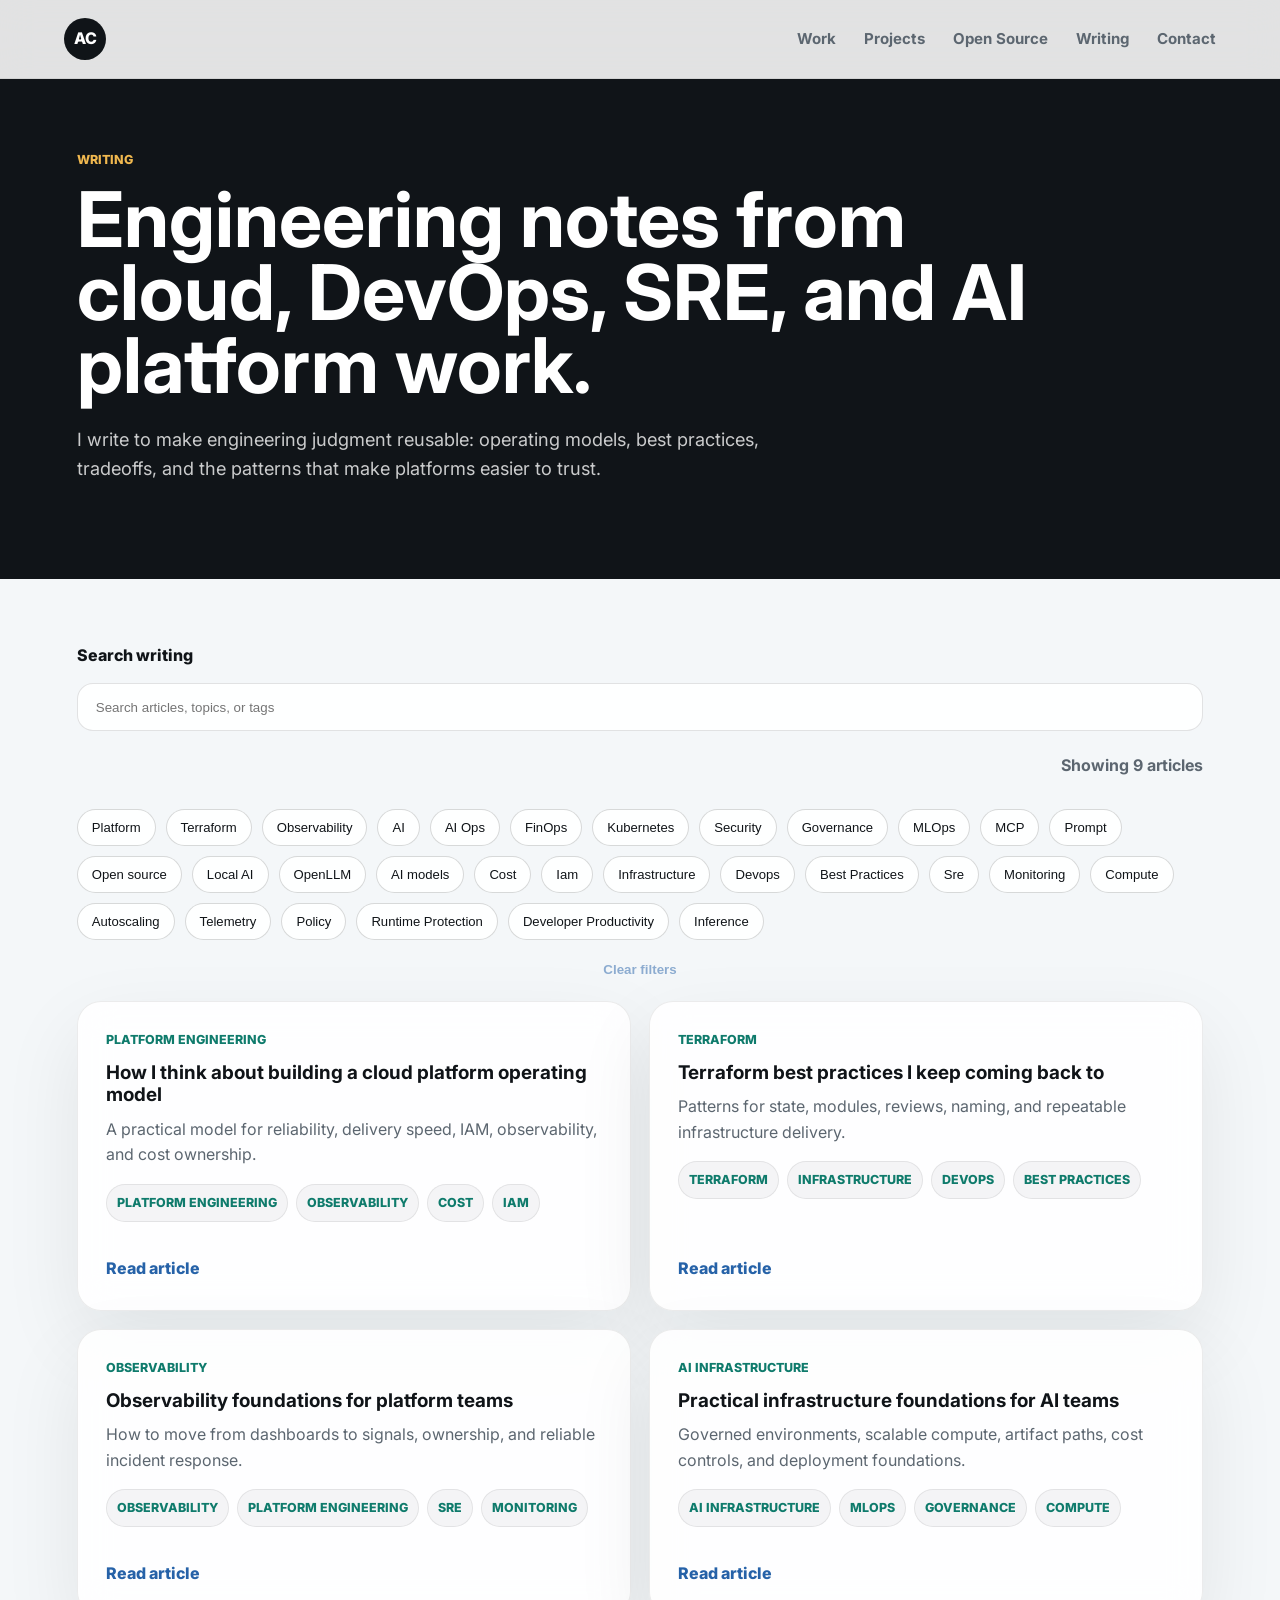
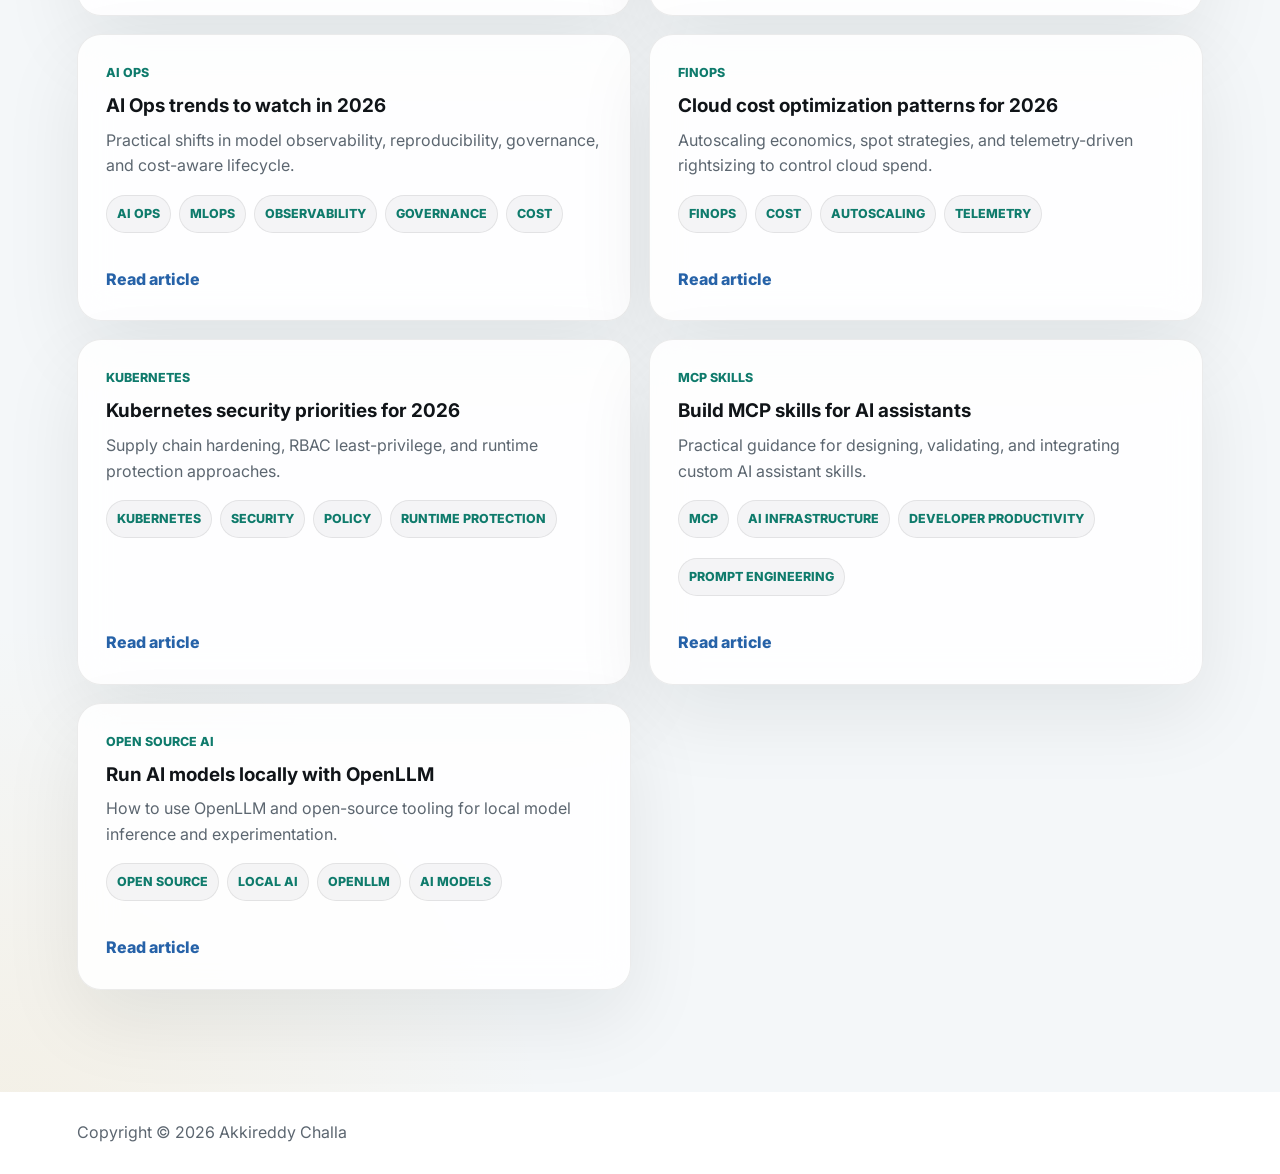
==== commit ea247ec4: "Add Google Tag Manager integration to multiple HTML files for enhanced tracking" ====
--- a/blog.html
+++ b/blog.html
@@ -2,6 +2,13 @@
 <html lang="en">
 
 <head>
+    <!-- Google Tag Manager -->
+    <script>(function(w,d,s,l,i){w[l]=w[l]||[];w[l].push({'gtm.start':
+new Date().getTime(),event:'gtm.js'});var f=d.getElementsByTagName(s)[0],
+j=d.createElement(s),dl=l!='dataLayer'?'&l='+l:'';j.async=true;j.src=
+'https://www.googletagmanager.com/gtm.js?id='+i+dl;f.parentNode.insertBefore(j,f);
+})(window,document,'script','dataLayer','GTM-TBPRLDR5');</script>
+    <!-- End Google Tag Manager -->
     <meta charset="utf-8">
     <meta http-equiv="X-UA-Compatible" content="IE=edge">
     <meta name="viewport" content="width=device-width, initial-scale=1">
@@ -41,6 +48,10 @@
 </head>
 
 <body>
+    <!-- Google Tag Manager (noscript) -->
+    <noscript><iframe src="https://www.googletagmanager.com/ns.html?id=GTM-TBPRLDR5"
+        height="0" width="0" style="display:none;visibility:hidden"></iframe></noscript>
+    <!-- End Google Tag Manager (noscript) -->
     <a class="skip-link" href="#main-content">Skip to content</a>
     <header class="site-header">
         <a class="brand" href="index.html" aria-label="Akkireddy Challa home">AC</a>
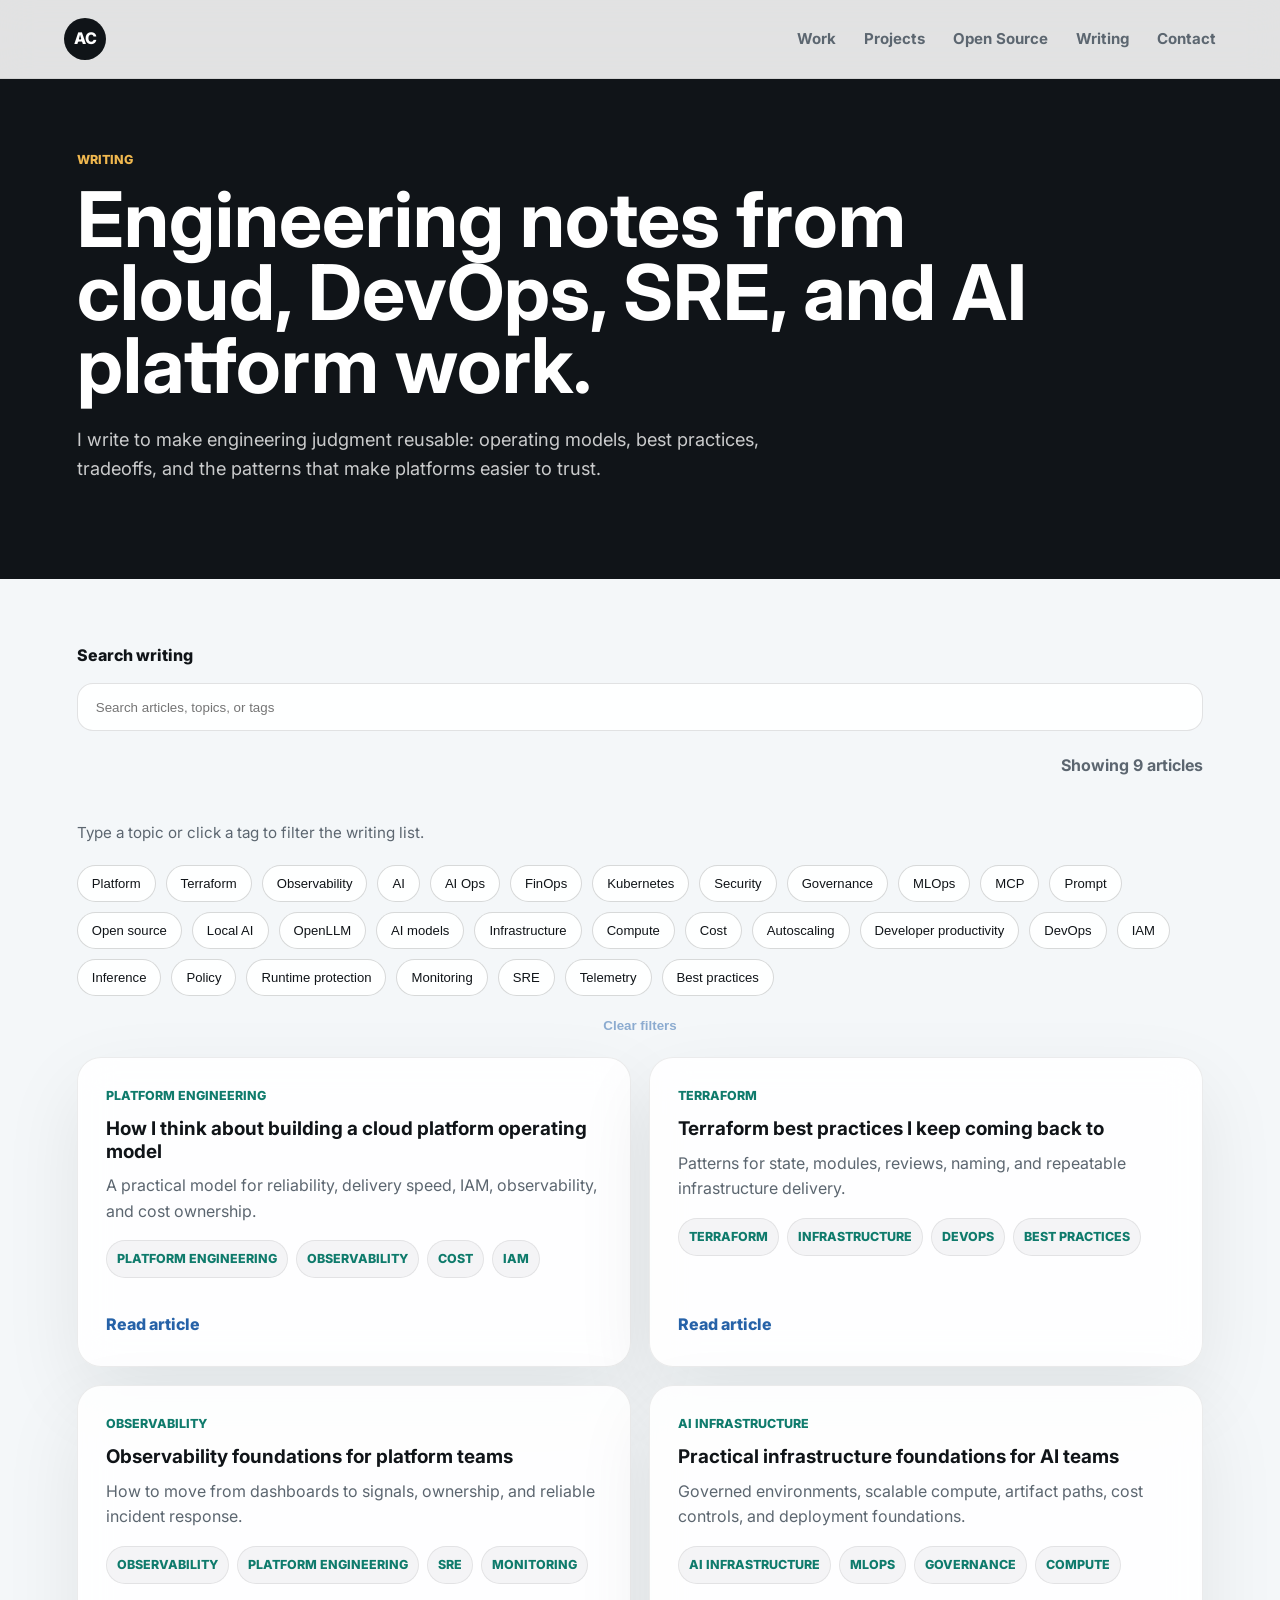
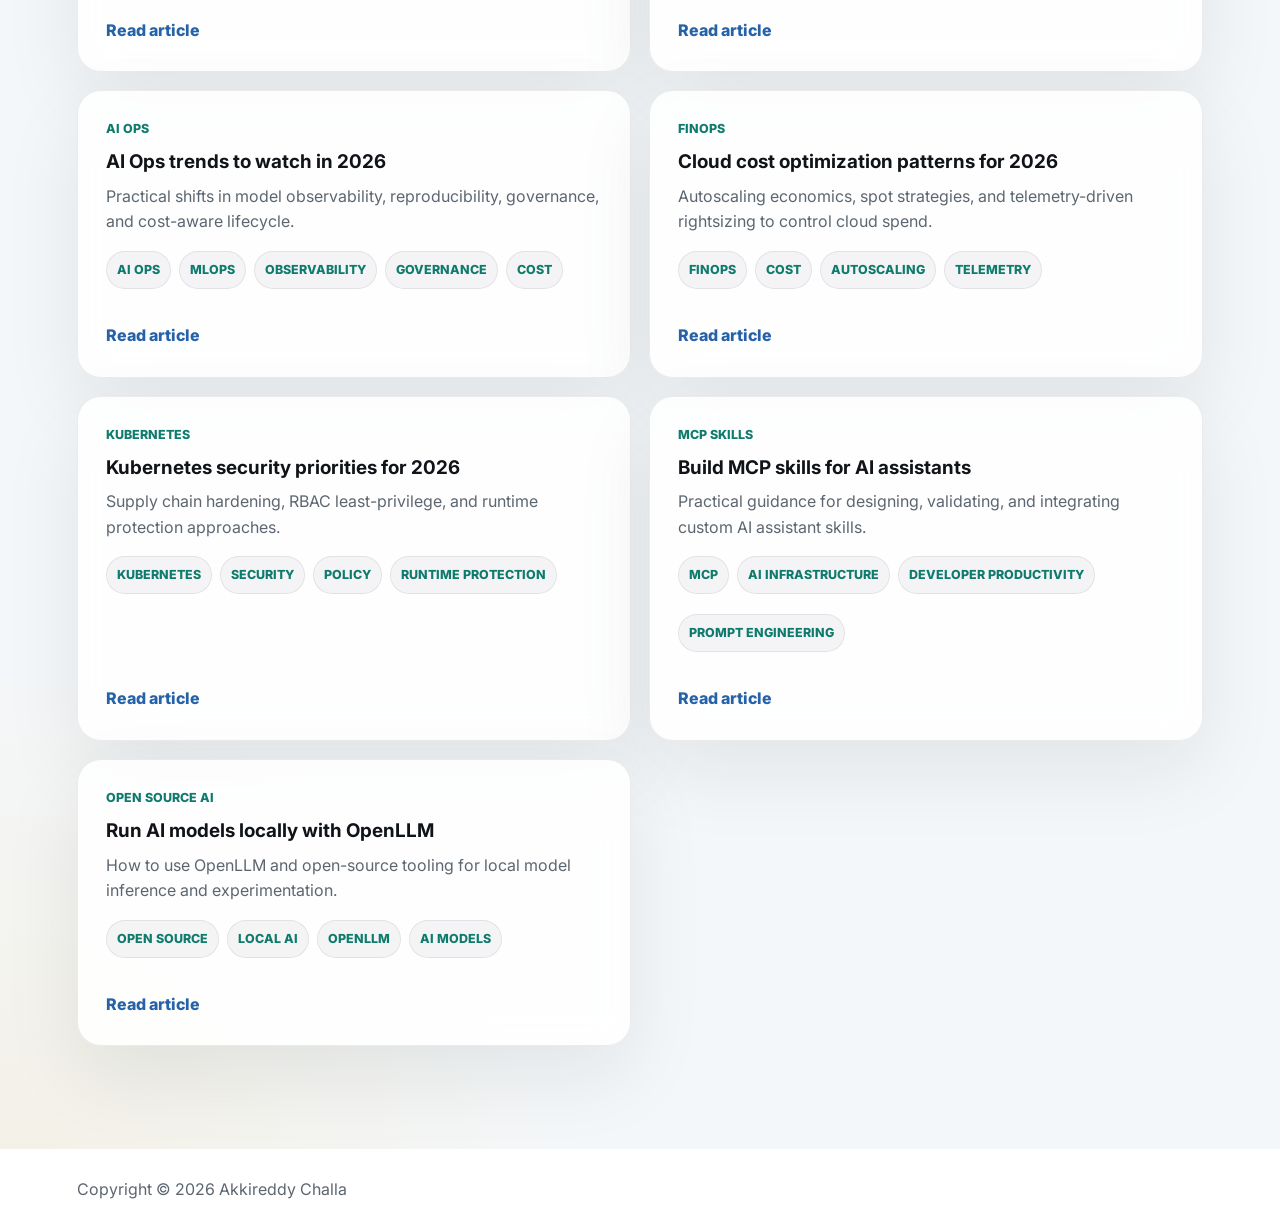
==== commit 6b86aac6: "Enhance blog: improve Google Tag Manager script formatting and add tag filter help text" ====
--- a/blog.html
+++ b/blog.html
@@ -3,11 +3,14 @@
 
 <head>
     <!-- Google Tag Manager -->
-    <script>(function(w,d,s,l,i){w[l]=w[l]||[];w[l].push({'gtm.start':
-new Date().getTime(),event:'gtm.js'});var f=d.getElementsByTagName(s)[0],
-j=d.createElement(s),dl=l!='dataLayer'?'&l='+l:'';j.async=true;j.src=
-'https://www.googletagmanager.com/gtm.js?id='+i+dl;f.parentNode.insertBefore(j,f);
-})(window,document,'script','dataLayer','GTM-TBPRLDR5');</script>
+    <script>(function (w, d, s, l, i) {
+            w[l] = w[l] || []; w[l].push({
+                'gtm.start':
+                    new Date().getTime(), event: 'gtm.js'
+            }); var f = d.getElementsByTagName(s)[0],
+                j = d.createElement(s), dl = l != 'dataLayer' ? '&l=' + l : ''; j.async = true; j.src =
+                    'https://www.googletagmanager.com/gtm.js?id=' + i + dl; f.parentNode.insertBefore(j, f);
+        })(window, document, 'script', 'dataLayer', 'GTM-TBPRLDR5');</script>
     <!-- End Google Tag Manager -->
     <meta charset="utf-8">
     <meta http-equiv="X-UA-Compatible" content="IE=edge">
@@ -49,8 +52,8 @@
 
 <body>
     <!-- Google Tag Manager (noscript) -->
-    <noscript><iframe src="https://www.googletagmanager.com/ns.html?id=GTM-TBPRLDR5"
-        height="0" width="0" style="display:none;visibility:hidden"></iframe></noscript>
+    <noscript><iframe src="https://www.googletagmanager.com/ns.html?id=GTM-TBPRLDR5" height="0" width="0"
+            style="display:none;visibility:hidden"></iframe></noscript>
     <!-- End Google Tag Manager (noscript) -->
     <a class="skip-link" href="#main-content">Skip to content</a>
     <header class="site-header">
@@ -80,6 +83,7 @@
                 <div class="search-meta">
                     <p class="result-count" aria-live="polite">Showing 9 articles</p>
                 </div>
+                <p class="tag-filter-help">Type a topic or click a tag to filter the writing list.</p>
                 <div class="tag-filters" aria-label="Tag filters" role="group">
                     <button type="button" class="tag-pill" data-tag="platform engineering"
                         aria-pressed="false">Platform</button>
@@ -103,6 +107,26 @@
                     <button type="button" class="tag-pill" data-tag="local ai" aria-pressed="false">Local AI</button>
                     <button type="button" class="tag-pill" data-tag="openllm" aria-pressed="false">OpenLLM</button>
                     <button type="button" class="tag-pill" data-tag="ai models" aria-pressed="false">AI models</button>
+                    <button type="button" class="tag-pill" data-tag="infrastructure"
+                        aria-pressed="false">Infrastructure</button>
+                    <button type="button" class="tag-pill" data-tag="compute" aria-pressed="false">Compute</button>
+                    <button type="button" class="tag-pill" data-tag="cost" aria-pressed="false">Cost</button>
+                    <button type="button" class="tag-pill" data-tag="autoscaling"
+                        aria-pressed="false">Autoscaling</button>
+                    <button type="button" class="tag-pill" data-tag="developer productivity"
+                        aria-pressed="false">Developer productivity</button>
+                    <button type="button" class="tag-pill" data-tag="devops" aria-pressed="false">DevOps</button>
+                    <button type="button" class="tag-pill" data-tag="iam" aria-pressed="false">IAM</button>
+                    <button type="button" class="tag-pill" data-tag="inference" aria-pressed="false">Inference</button>
+                    <button type="button" class="tag-pill" data-tag="policy" aria-pressed="false">Policy</button>
+                    <button type="button" class="tag-pill" data-tag="runtime protection" aria-pressed="false">Runtime
+                        protection</button>
+                    <button type="button" class="tag-pill" data-tag="monitoring"
+                        aria-pressed="false">Monitoring</button>
+                    <button type="button" class="tag-pill" data-tag="sre" aria-pressed="false">SRE</button>
+                    <button type="button" class="tag-pill" data-tag="telemetry" aria-pressed="false">Telemetry</button>
+                    <button type="button" class="tag-pill" data-tag="best practices" aria-pressed="false">Best
+                        practices</button>
                 </div>
                 <button type="button" id="clear-filters" class="clear-filters"
                     aria-label="Clear selected tags and search">Clear filters</button>
--- a/css/styles.css
+++ b/css/styles.css
@@ -561,6 +561,12 @@
     margin-top: 8px;
 }
 
+.tag-filter-help {
+    color: var(--muted);
+    margin: 12px 0 6px;
+    font-size: 0.95rem;
+}
+
 .result-count {
     color: var(--muted);
     font-weight: 700;
